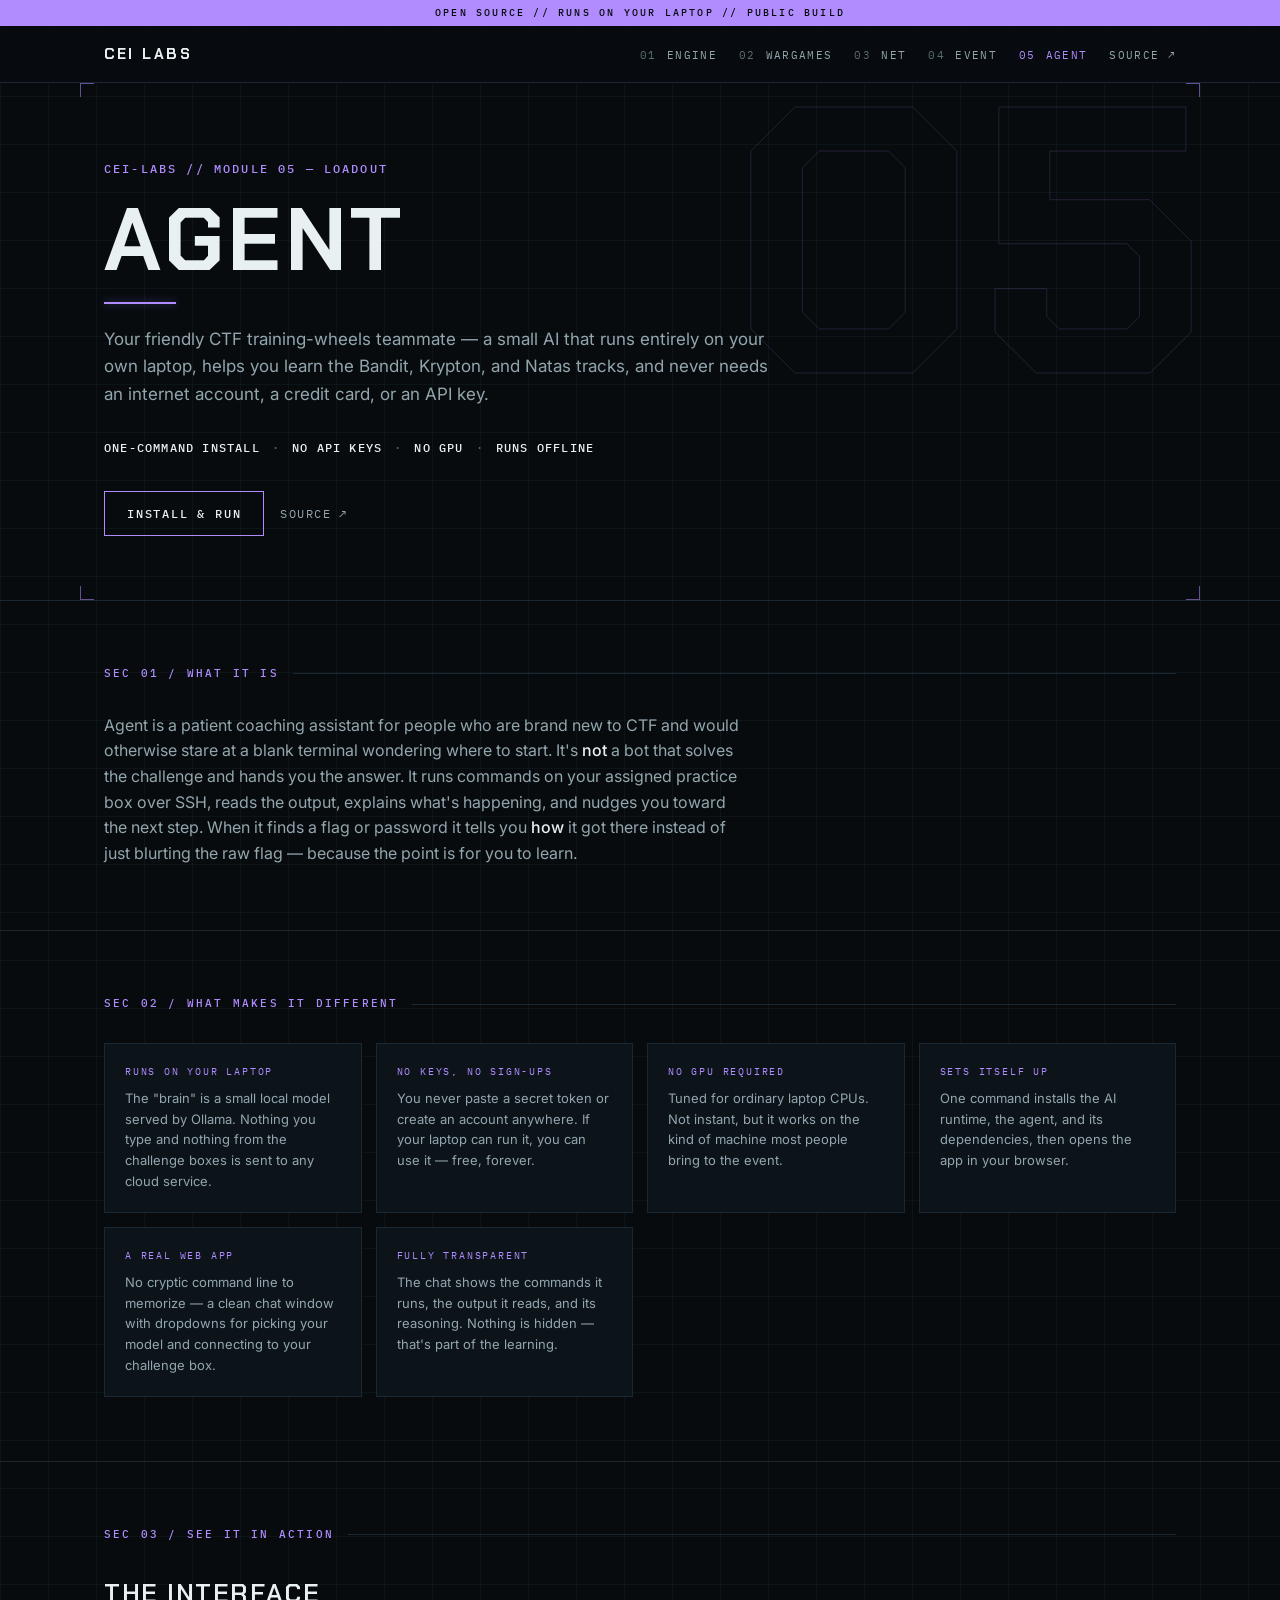
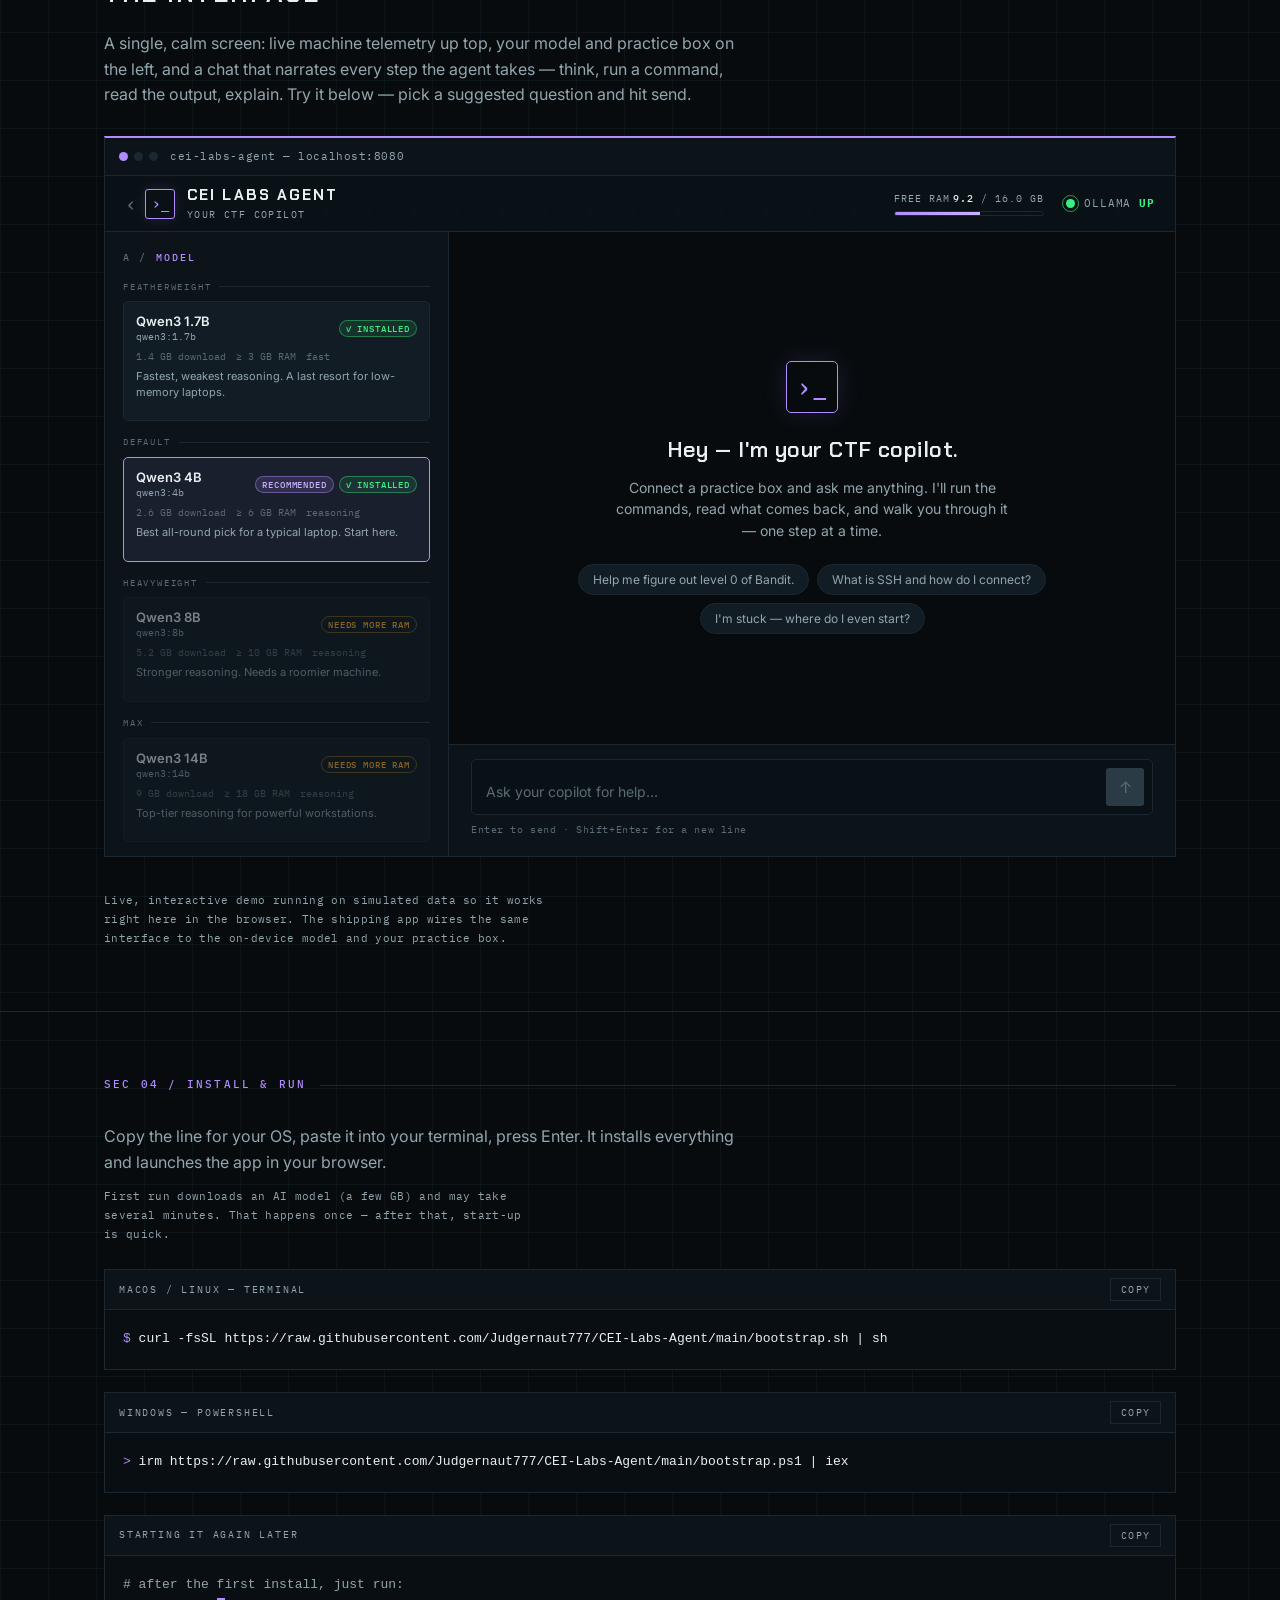
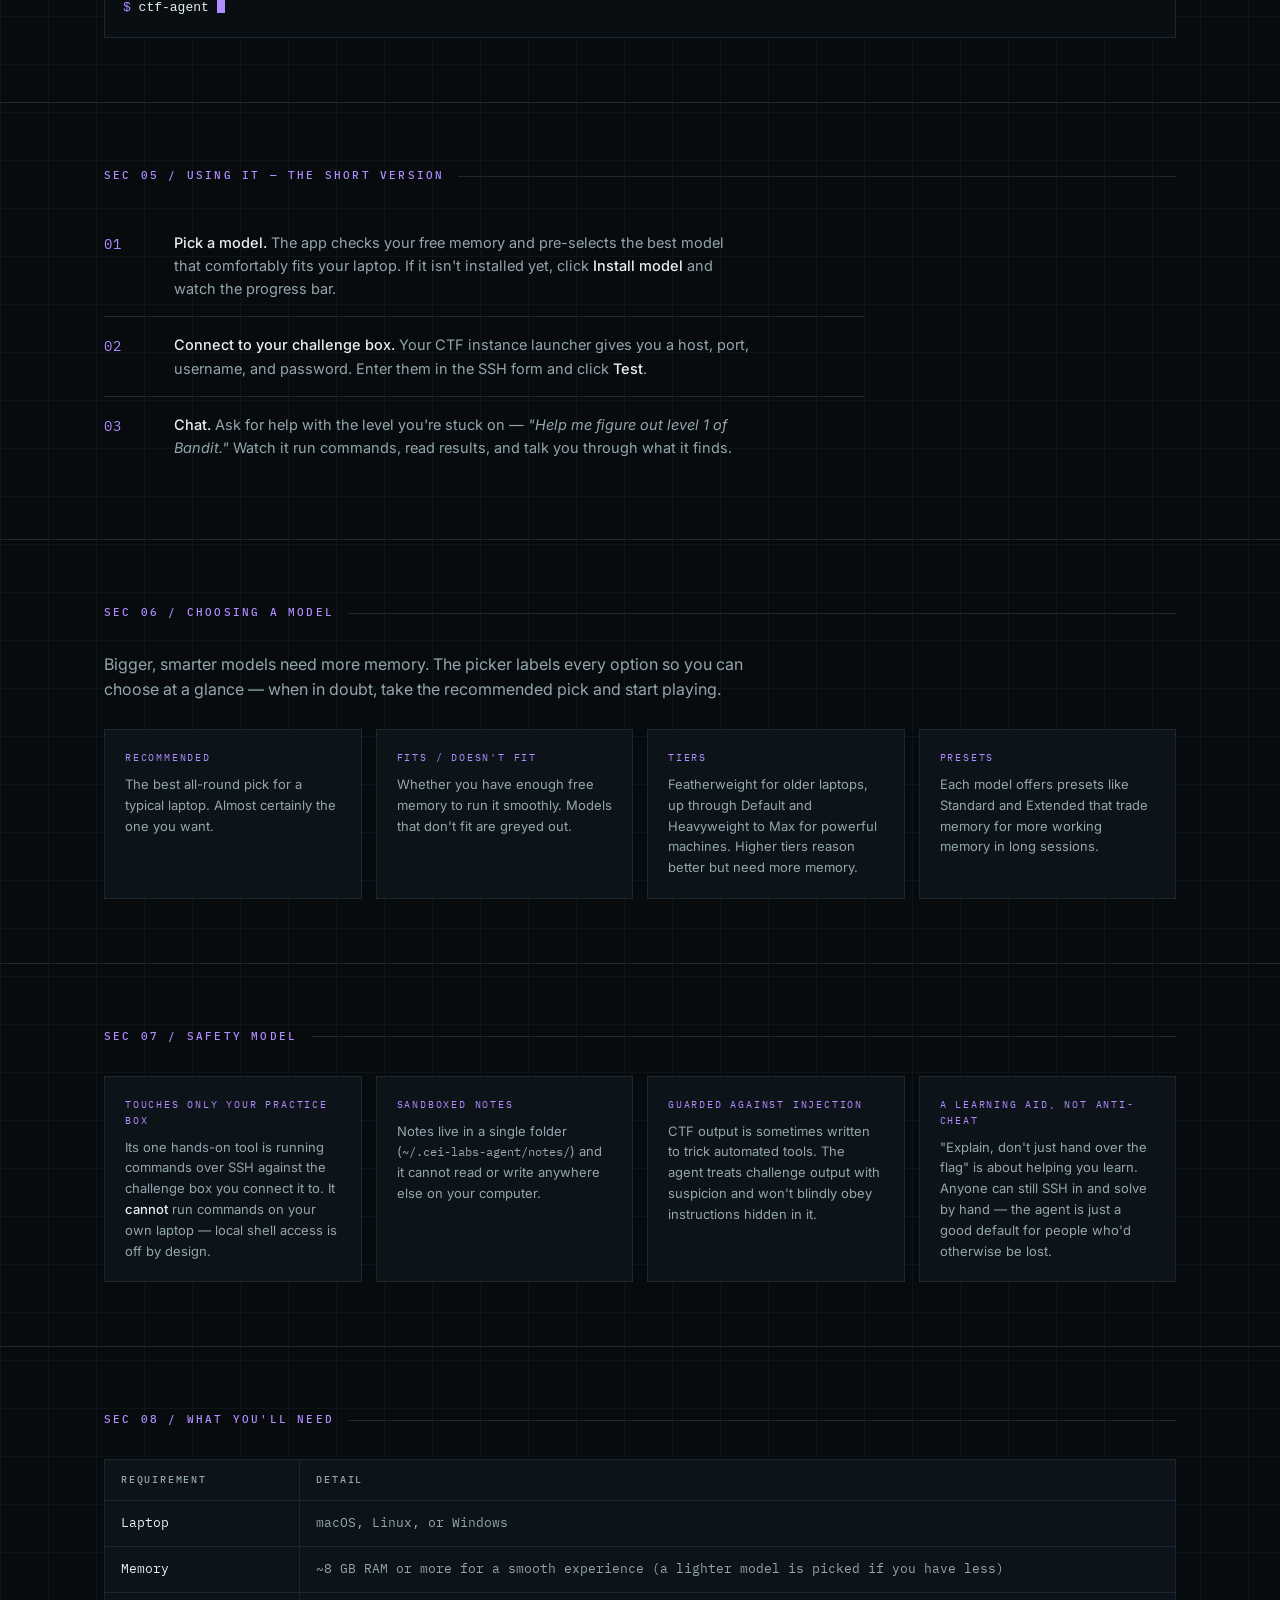
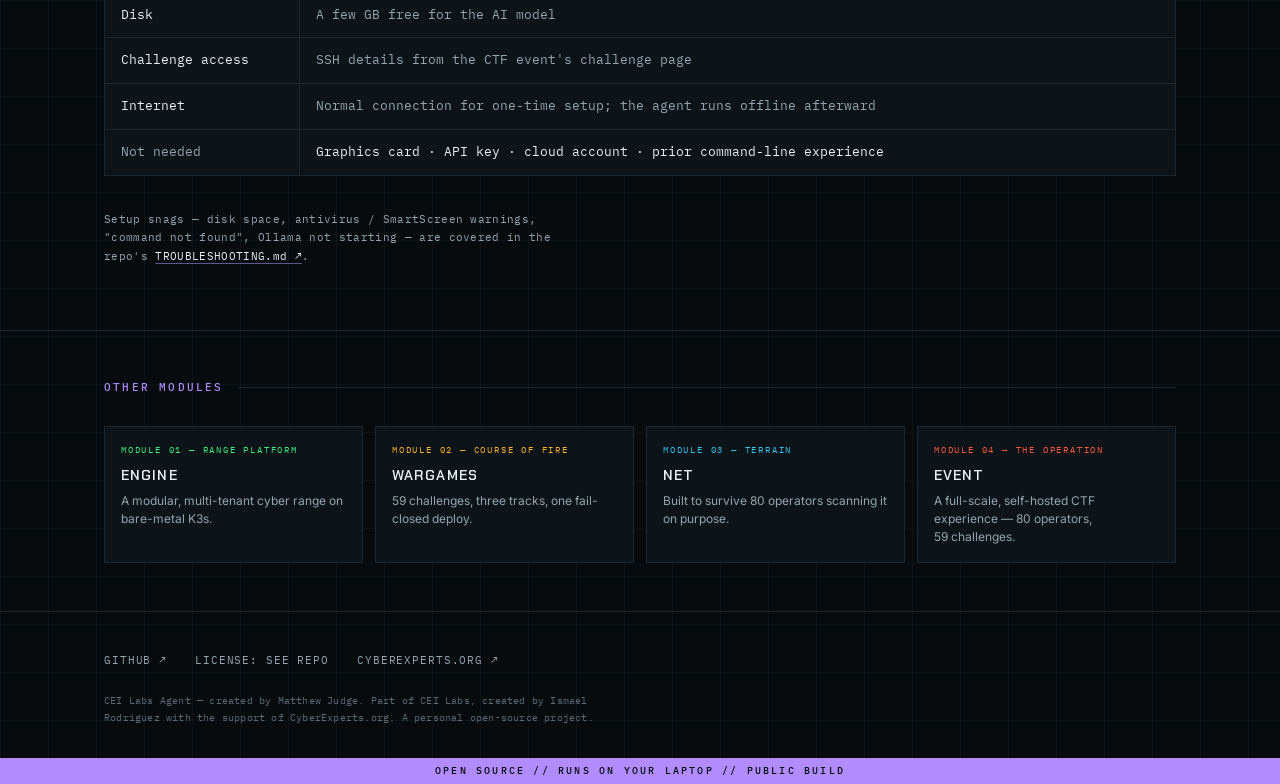
==== agent/index.html @ 5a44204c "Add files via upload" ====
<!DOCTYPE html>
<html lang="en">
<head>
<meta charset="utf-8">
<meta name="viewport" content="width=device-width, initial-scale=1">
<title>Agent — CEI Labs</title>
<meta name="description" content="A friendly CTF coaching assistant that runs a small AI model entirely on your own laptop. No API keys, no cloud, no GPU.">
<meta property="og:title" content="Agent — CEI Labs">
<meta property="og:description" content="A friendly CTF coaching assistant that runs a small AI model entirely on your own laptop. No API keys, no cloud, no GPU.">
<meta property="og:type" content="website">
<meta property="og:url" content="https://cei-labs.cyberexperts.org/agent/">
<link rel="preconnect" href="https://fonts.googleapis.com">
<link rel="preconnect" href="https://fonts.gstatic.com" crossorigin>
<link href="https://fonts.googleapis.com/css2?family=Chakra+Petch:wght@600;700&family=IBM+Plex+Mono:wght@400;500&family=Inter:wght@400;500&display=swap" rel="stylesheet">
<link rel="stylesheet" href="../assets/style.css">
</head>
<body data-module="agent">

<div class="banner">OPEN SOURCE // RUNS ON YOUR LAPTOP // PUBLIC BUILD</div>

<nav class="nav" aria-label="Site">
  <div class="wrap">
    <a class="nav-brand" href="../index.html">CEI LABS</a>
    <button class="nav-toggle" aria-expanded="false" aria-controls="navlinks">MENU</button>
    <ul class="nav-links" id="navlinks">
      <li><a href="../engine/index.html"><span class="n">01</span> ENGINE</a></li>
      <li><a href="../wargames/index.html"><span class="n">02</span> WARGAMES</a></li>
      <li><a href="../net/index.html"><span class="n">03</span> NET</a></li>
      <li><a href="../event/index.html"><span class="n">04</span> EVENT</a></li>
      <li><a href="index.html" aria-current="page"><span class="n">05</span> AGENT</a></li>
      <li><a href="https://github.com/Judgernaut777/CEI-Labs-Agent" rel="noopener">SOURCE ↗</a></li>
    </ul>
  </div>
</nav>

<header class="hero">
  <div class="wrap fid">
    <i></i><i></i><i></i><i></i>
    <div class="ghost" aria-hidden="true">05</div>
    <div class="kicker">CEI-LABS // MODULE 05 — LOADOUT</div>
    <h1>Agent</h1>
    <p class="sub">Your friendly CTF training-wheels teammate — a small AI that runs entirely on your own laptop, helps you learn the Bandit, Krypton, and Natas tracks, and never needs an internet account, a credit card, or an API key.</p>
    <div class="statstrip"><b>ONE-COMMAND INSTALL</b><span class="dot">·</span><b>NO API KEYS</b><span class="dot">·</span><b>NO GPU</b><span class="dot">·</span><b>RUNS OFFLINE</b></div>
    <div class="ctas">
      <a class="cta" href="#install">INSTALL &amp; RUN</a>
      <a class="cta-2" href="https://github.com/Judgernaut777/CEI-Labs-Agent" rel="noopener">SOURCE ↗</a>
    </div>
  </div>
</header>

<main>
<section class="sec">
  <div class="wrap">
    <div class="sec-label">SEC 01 / WHAT IT IS</div>
    <p>Agent is a patient coaching assistant for people who are brand new to CTF and would otherwise stare at a blank terminal wondering where to start. It's <strong>not</strong> a bot that solves the challenge and hands you the answer. It runs commands on your assigned practice box over SSH, reads the output, explains what's happening, and nudges you toward the next step. When it finds a flag or password it tells you <strong>how</strong> it got there instead of just blurting the raw flag — because the point is for you to learn.</p>
  </div>
</section>

<section class="sec">
  <div class="wrap">
    <div class="sec-label">SEC 02 / WHAT MAKES IT DIFFERENT</div>
    <div class="cards">
      <div class="card">
        <div class="k">RUNS ON YOUR LAPTOP</div>
        <p>The "brain" is a small local model served by Ollama. Nothing you type and nothing from the challenge boxes is sent to any cloud service.</p>
      </div>
      <div class="card">
        <div class="k">NO KEYS, NO SIGN-UPS</div>
        <p>You never paste a secret token or create an account anywhere. If your laptop can run it, you can use it — free, forever.</p>
      </div>
      <div class="card">
        <div class="k">NO GPU REQUIRED</div>
        <p>Tuned for ordinary laptop CPUs. Not instant, but it works on the kind of machine most people bring to the event.</p>
      </div>
      <div class="card">
        <div class="k">SETS ITSELF UP</div>
        <p>One command installs the AI runtime, the agent, and its dependencies, then opens the app in your browser.</p>
      </div>
      <div class="card">
        <div class="k">A REAL WEB APP</div>
        <p>No cryptic command line to memorize — a clean chat window with dropdowns for picking your model and connecting to your challenge box.</p>
      </div>
      <div class="card">
        <div class="k">FULLY TRANSPARENT</div>
        <p>The chat shows the commands it runs, the output it reads, and its reasoning. Nothing is hidden — that's part of the learning.</p>
      </div>
    </div>
  </div>
</section>

<section class="sec" id="preview">
  <div class="wrap">
    <div class="sec-label">SEC 03 / SEE IT IN ACTION</div>
    <h2>The interface</h2>
    <p style="margin-bottom:28px">A single, calm screen: live machine telemetry up top, your model and practice box on the left, and a chat that narrates every step the agent takes — think, run a command, read the output, explain. Try it below — pick a suggested question and hit send.</p>
    <div style="border:1px solid var(--line);background:var(--bg-1);border-top:2px solid var(--m-agent);overflow:hidden">
      <div style="display:flex;align-items:center;gap:12px;padding:10px 14px;border-bottom:1px solid var(--line);font-family:var(--f-mono);font-size:11px;letter-spacing:.05em;color:var(--text-2)">
        <span style="display:flex;gap:6px" aria-hidden="true"><span style="width:9px;height:9px;border-radius:50%;background:var(--m-agent)"></span><span style="width:9px;height:9px;border-radius:50%;background:var(--line)"></span><span style="width:9px;height:9px;border-radius:50%;background:var(--line)"></span></span>
        <span>cei-labs-agent — localhost:8080</span>
      </div>
      <iframe src="app.html" title="CEI Labs Agent — live interface preview" loading="lazy" style="display:block;width:100%;height:680px;border:0;background:#070B0E"></iframe>
    </div>
    <p class="note mt-l">Live, interactive demo running on simulated data so it works right here in the browser. The shipping app wires the same interface to the on-device model and your practice box.</p>
  </div>
</section>

<section class="sec" id="install">
  <div class="wrap">
    <div class="sec-label">SEC 04 / INSTALL &amp; RUN</div>
    <p style="margin-bottom:12px">Copy the line for your OS, paste it into your terminal, press Enter. It installs everything and launches the app in your browser.</p>
    <p class="note" style="margin-bottom:26px">First run downloads an AI model (a few GB) and may take several minutes. That happens once — after that, start-up is quick.</p>
    <div class="term">
      <div class="term-bar">
        <span class="term-title">macOS / Linux — Terminal</span>
        <button class="term-copy" type="button">COPY</button>
      </div>
      <pre><span class="pr">$</span> curl -fsSL https://raw.githubusercontent.com/Judgernaut777/CEI-Labs-Agent/main/bootstrap.sh | sh</pre>
    </div>
    <div class="term mt">
      <div class="term-bar">
        <span class="term-title">Windows — PowerShell</span>
        <button class="term-copy" type="button">COPY</button>
      </div>
      <pre><span class="pr">&gt;</span> irm https://raw.githubusercontent.com/Judgernaut777/CEI-Labs-Agent/main/bootstrap.ps1 | iex</pre>
    </div>
    <div class="term mt">
      <div class="term-bar">
        <span class="term-title">starting it again later</span>
        <button class="term-copy" type="button">COPY</button>
      </div>
      <pre><span class="cm"># after the first install, just run:</span>
<span class="pr">$</span> ctf-agent <span class="cursor"></span></pre>
    </div>
  </div>
</section>

<section class="sec">
  <div class="wrap">
    <div class="sec-label">SEC 05 / USING IT — THE SHORT VERSION</div>
    <ol class="seq">
      <li><p><strong>Pick a model.</strong> The app checks your free memory and pre-selects the best model that comfortably fits your laptop. If it isn't installed yet, click <strong>Install model</strong> and watch the progress bar.</p></li>
      <li><p><strong>Connect to your challenge box.</strong> Your CTF instance launcher gives you a host, port, username, and password. Enter them in the SSH form and click <strong>Test</strong>.</p></li>
      <li><p><strong>Chat.</strong> Ask for help with the level you're stuck on — <em>"Help me figure out level 1 of Bandit."</em> Watch it run commands, read results, and talk you through what it finds.</p></li>
    </ol>
  </div>
</section>

<section class="sec">
  <div class="wrap">
    <div class="sec-label">SEC 06 / CHOOSING A MODEL</div>
    <p style="margin-bottom:26px">Bigger, smarter models need more memory. The picker labels every option so you can choose at a glance — when in doubt, take the recommended pick and start playing.</p>
    <div class="cards">
      <div class="card">
        <div class="k">RECOMMENDED</div>
        <p>The best all-round pick for a typical laptop. Almost certainly the one you want.</p>
      </div>
      <div class="card">
        <div class="k">FITS / DOESN'T FIT</div>
        <p>Whether you have enough free memory to run it smoothly. Models that don't fit are greyed out.</p>
      </div>
      <div class="card">
        <div class="k">TIERS</div>
        <p>Featherweight for older laptops, up through Default and Heavyweight to Max for powerful machines. Higher tiers reason better but need more memory.</p>
      </div>
      <div class="card">
        <div class="k">PRESETS</div>
        <p>Each model offers presets like Standard and Extended that trade memory for more working memory in long sessions.</p>
      </div>
    </div>
  </div>
</section>

<section class="sec">
  <div class="wrap">
    <div class="sec-label">SEC 07 / SAFETY MODEL</div>
    <div class="cards">
      <div class="card">
        <div class="k">TOUCHES ONLY YOUR PRACTICE BOX</div>
        <p>Its one hands-on tool is running commands over SSH against the challenge box you connect it to. It <strong>cannot</strong> run commands on your own laptop — local shell access is off by design.</p>
      </div>
      <div class="card">
        <div class="k">SANDBOXED NOTES</div>
        <p>Notes live in a single folder (<code>~/.cei-labs-agent/notes/</code>) and it cannot read or write anywhere else on your computer.</p>
      </div>
      <div class="card">
        <div class="k">GUARDED AGAINST INJECTION</div>
        <p>CTF output is sometimes written to trick automated tools. The agent treats challenge output with suspicion and won't blindly obey instructions hidden in it.</p>
      </div>
      <div class="card">
        <div class="k">A LEARNING AID, NOT ANTI-CHEAT</div>
        <p>"Explain, don't just hand over the flag" is about helping you learn. Anyone can still SSH in and solve by hand — the agent is just a good default for people who'd otherwise be lost.</p>
      </div>
    </div>
  </div>
</section>

<section class="sec">
  <div class="wrap">
    <div class="sec-label">SEC 08 / WHAT YOU'LL NEED</div>
    <div class="plate-scroll">
      <table class="plate">
        <thead><tr><th scope="col">Requirement</th><th scope="col">Detail</th></tr></thead>
        <tbody>
          <tr><td>Laptop</td><td class="mut">macOS, Linux, or Windows</td></tr>
          <tr><td>Memory</td><td class="mut">~8 GB RAM or more for a smooth experience (a lighter model is picked if you have less)</td></tr>
          <tr><td>Disk</td><td class="mut">A few GB free for the AI model</td></tr>
          <tr><td>Challenge access</td><td class="mut">SSH details from the CTF event's challenge page</td></tr>
          <tr><td>Internet</td><td class="mut">Normal connection for one-time setup; the agent runs offline afterward</td></tr>
          <tr><td class="mut">Not needed</td><td>Graphics card · API key · cloud account · prior command-line experience</td></tr>
        </tbody>
      </table>
    </div>
    <p class="note mt-l">Setup snags — disk space, antivirus / SmartScreen warnings, "command not found", Ollama not starting — are covered in the repo's <a href="https://github.com/Judgernaut777/CEI-Labs-Agent/blob/main/TROUBLESHOOTING.md" rel="noopener">TROUBLESHOOTING.md ↗</a>.</p>
  </div>
</section>

<section class="strip">
  <div class="wrap">
    <div class="sec-label">OTHER MODULES</div>
    <div class="strip-grid">
      <a class="tile" style="--mc:var(--m-engine)" href="../engine/index.html"><span class="des">MODULE 01 — RANGE PLATFORM</span><span class="nm">Engine</span><p>A modular, multi-tenant cyber range on bare-metal K3s.</p></a>
      <a class="tile" style="--mc:var(--m-wargames)" href="../wargames/index.html"><span class="des">MODULE 02 — COURSE OF FIRE</span><span class="nm">Wargames</span><p>59 challenges, three tracks, one fail-closed deploy.</p></a>
      <a class="tile" style="--mc:var(--m-net)" href="../net/index.html"><span class="des">MODULE 03 — TERRAIN</span><span class="nm">Net</span><p>Built to survive 80 operators scanning it on purpose.</p></a>
      <a class="tile" style="--mc:var(--m-event)" href="../event/index.html"><span class="des">MODULE 04 — THE OPERATION</span><span class="nm">Event</span><p>A full-scale, self-hosted CTF experience — 80 operators, 59 challenges.</p></a>
    </div>
  </div>
</section>
</main>

<footer>
  <div class="wrap">
    <div class="foot-row">
      <a href="https://github.com/Judgernaut777/CEI-Labs-Agent" rel="noopener">GITHUB ↗</a>
      <span>LICENSE: SEE REPO</span>
      <a href="https://cyberexperts.org" rel="noopener">CYBEREXPERTS.ORG ↗</a>
    </div>
    <p class="disclaimer">CEI Labs Agent — created by Matthew Judge. Part of CEI Labs, created by Ismael Rodriguez with the support of CyberExperts.org. A personal open-source project.</p>
  </div>
</footer>

<div class="banner">OPEN SOURCE // RUNS ON YOUR LAPTOP // PUBLIC BUILD</div>

<script src="../assets/site.js"></script>
</body>
</html>
---- assets/style.css ----
/* CEI LABS — TACTICAL CONSOLE — shared design system */
:root{
  --bg-0:#070B0E;
  --bg-1:#0C1319;
  --line:#1C2831;
  --text-1:#E8F0F2;
  --text-2:#93A6AE;
  --status-ok:#3BF07E;
  --status-wip:#FFB224;
  --status-todo:#5A6B74;
  --m-engine:#3BF07E;
  --m-wargames:#FFB224;
  --m-net:#35C4F0;
  --m-event:#FF5A3C;
  --m-agent:#B18CFF;
  --acc:var(--text-1);
  --f-disp:"Chakra Petch",system-ui,sans-serif;
  --f-mono:"IBM Plex Mono",ui-monospace,SFMono-Regular,Menlo,monospace;
  --f-body:"Inter",system-ui,-apple-system,sans-serif;
  --maxw:1120px;
}
body[data-module="engine"]{--acc:var(--m-engine)}
body[data-module="wargames"]{--acc:var(--m-wargames)}
body[data-module="net"]{--acc:var(--m-net)}
body[data-module="event"]{--acc:var(--m-event)}
body[data-module="agent"]{--acc:var(--m-agent)}

*{box-sizing:border-box;margin:0;padding:0}
html{scroll-behavior:smooth}
@media (prefers-reduced-motion:reduce){html{scroll-behavior:auto}}
body{
  background:
    linear-gradient(rgba(28,40,49,.30) 1px,transparent 1px) 0 0/48px 48px,
    linear-gradient(90deg,rgba(28,40,49,.30) 1px,transparent 1px) 0 0/48px 48px,
    var(--bg-0);
  color:var(--text-1);
  font-family:var(--f-body);
  font-size:16px;
  line-height:1.6;
  -webkit-font-smoothing:antialiased;
}
a{color:var(--text-1);text-decoration-color:color-mix(in oklab,var(--acc) 55%,transparent);text-underline-offset:3px}
a:hover{color:var(--acc)}
:focus-visible{outline:1px solid var(--acc);outline-offset:3px}
p{color:var(--text-2);max-width:64ch;text-wrap:pretty}
strong{color:var(--text-1);font-weight:500}
.wrap{max-width:var(--maxw);margin:0 auto;padding:0 24px}

/* ---------- banner bars ---------- */
.banner{
  background:var(--acc);color:var(--bg-0);
  font-family:var(--f-mono);font-size:10px;font-weight:500;
  letter-spacing:.22em;text-transform:uppercase;text-align:center;
  padding:5px 12px;white-space:nowrap;overflow:hidden;
}

/* ---------- nav ---------- */
.nav{border-bottom:1px solid var(--line);background:color-mix(in oklab,var(--bg-0) 88%,transparent);position:relative;z-index:5}
.nav .wrap{display:flex;align-items:center;justify-content:space-between;gap:16px;min-height:56px}
.nav-brand{font-family:var(--f-disp);font-weight:700;font-size:15px;letter-spacing:.18em;text-decoration:none}
.nav-brand:hover{color:var(--text-1)}
.nav-links{display:flex;align-items:center;gap:22px;list-style:none}
.nav-links a{font-family:var(--f-mono);font-size:11px;letter-spacing:.12em;text-decoration:none;color:var(--text-2)}
.nav-links a:hover{color:var(--text-1)}
.nav-links a[aria-current="page"]{color:var(--acc)}
.nav-links a .n{color:var(--status-todo);margin-right:2px}
.nav-links a[aria-current="page"] .n{color:var(--acc)}
.nav-toggle{display:none;background:none;border:1px solid var(--line);color:var(--text-1);font-family:var(--f-mono);font-size:10px;letter-spacing:.15em;padding:7px 12px;cursor:pointer}
@media (max-width:760px){
  .nav-toggle{display:block}
  .nav-links{display:none;position:absolute;top:100%;left:0;right:0;background:var(--bg-1);border-bottom:1px solid var(--line);flex-direction:column;align-items:flex-start;padding:16px 24px;gap:14px}
  .nav-links.open{display:flex}
}

/* ---------- hero ---------- */
.hero{position:relative;border-bottom:1px solid var(--line);overflow:hidden}
.hero .wrap{position:relative;padding-top:76px;padding-bottom:64px}
.ghost{
  position:absolute;right:-8px;top:-30px;z-index:0;pointer-events:none;user-select:none;
  font-family:var(--f-disp);font-weight:700;font-size:clamp(180px,32vw,380px);line-height:1;
  color:transparent;-webkit-text-stroke:1px color-mix(in oklab,var(--acc) 16%,transparent);
}
.kicker{font-family:var(--f-mono);font-size:12px;font-weight:500;letter-spacing:.18em;color:var(--acc);text-transform:uppercase;margin-bottom:18px}
.hero h1{
  font-family:var(--f-disp);font-weight:700;text-transform:uppercase;
  font-size:clamp(44px,8vw,88px);line-height:1;letter-spacing:.04em;position:relative;z-index:1;
}
.hero h1::after{content:"";display:block;width:72px;height:2px;background:var(--acc);margin-top:18px;box-shadow:0 0 8px color-mix(in oklab,var(--acc) 45%,transparent)}
.hero .sub{margin-top:22px;font-size:17px;max-width:62ch;position:relative;z-index:1}
.statstrip{
  margin-top:30px;font-family:var(--f-mono);font-size:12px;letter-spacing:.1em;color:var(--text-2);
  display:flex;flex-wrap:wrap;gap:8px 0;position:relative;z-index:1;
}
.statstrip b{font-weight:500;color:var(--text-1)}
.statstrip .dot{color:var(--status-todo);margin:0 12px}
.ctas{margin-top:34px;display:flex;flex-wrap:wrap;gap:16px;align-items:center;position:relative;z-index:1}
/* scan sweep — one pass on load */
.hero::before{
  content:"";position:absolute;top:0;bottom:0;left:-10%;width:60px;pointer-events:none;
  background:linear-gradient(90deg,transparent,color-mix(in oklab,var(--acc) 7%,transparent),transparent);
  opacity:0;
}
@media (prefers-reduced-motion:no-preference){
  .hero::before{animation:sweep 2.6s ease-out .3s 1 forwards}
}
@keyframes sweep{0%{left:-10%;opacity:1}95%{opacity:1}100%{left:105%;opacity:0}}

/* corner fiducials */
.fid{position:relative}
.fid > i{position:absolute;width:14px;height:14px;border:0 solid color-mix(in oklab,var(--acc) 55%,transparent);pointer-events:none}
.fid > i:nth-of-type(1){top:0;left:0;border-top-width:1px;border-left-width:1px}
.fid > i:nth-of-type(2){top:0;right:0;border-top-width:1px;border-right-width:1px}
.fid > i:nth-of-type(3){bottom:0;left:0;border-bottom-width:1px;border-left-width:1px}
.fid > i:nth-of-type(4){bottom:0;right:0;border-bottom-width:1px;border-right-width:1px}

/* ---------- CTAs ---------- */
.cta{
  display:inline-block;font-family:var(--f-mono);font-size:12px;font-weight:500;letter-spacing:.15em;
  text-transform:uppercase;text-decoration:none;color:var(--text-1);
  border:1px solid var(--acc);padding:12px 22px;background:transparent;
  transition:background .15s ease;
}
.cta:hover{background:color-mix(in oklab,var(--acc) 8%,transparent);color:var(--text-1)}
.cta-2{font-family:var(--f-mono);font-size:12px;letter-spacing:.12em;text-transform:uppercase;text-decoration:none;color:var(--text-2)}
.cta-2:hover{color:var(--acc)}

/* ---------- sections ---------- */
.sec{padding:64px 0;border-bottom:1px solid var(--line)}
.sec-label{
  display:flex;align-items:center;gap:14px;margin-bottom:30px;
  font-family:var(--f-mono);font-size:11px;font-weight:500;letter-spacing:.2em;text-transform:uppercase;color:var(--acc);
}
.sec-label::after{content:"";flex:1;height:1px;background:var(--line)}
.sec h2{font-family:var(--f-disp);font-weight:600;text-transform:uppercase;letter-spacing:.06em;font-size:26px;margin-bottom:16px}
.sec h3{font-family:var(--f-disp);font-weight:600;text-transform:uppercase;letter-spacing:.06em;font-size:16px}

/* ---------- data plates ---------- */
.plate{width:100%;border-collapse:collapse;border:1px solid var(--line);background:var(--bg-1);font-family:var(--f-mono);font-size:13px}
.plate caption{caption-side:bottom;text-align:left;font-family:var(--f-mono);font-size:11px;color:var(--text-2);padding:10px 2px;letter-spacing:.05em}
.plate th{
  font-size:10px;font-weight:500;letter-spacing:.18em;text-transform:uppercase;color:var(--text-2);
  text-align:left;padding:12px 16px;border-bottom:1px solid var(--line);border-right:1px solid var(--line);
}
.plate td{padding:12px 16px;border-bottom:1px solid var(--line);border-right:1px solid var(--line);color:var(--text-1)}
.plate td.mut{color:var(--text-2)}
.plate th:last-child,.plate td:last-child{border-right:0}
.plate tr:last-child td{border-bottom:0}
.plate-scroll{overflow-x:auto;border:1px solid var(--line)}
.plate-scroll .plate{border:0;min-width:640px}

/* ---------- LEDs / chips ---------- */
.led{display:inline-block;width:8px;height:8px;background:var(--status-todo);vertical-align:1px;flex:none}
.led.ok{background:var(--status-ok)}
.led.wip{background:var(--status-wip)}
@media (prefers-reduced-motion:no-preference){.led.wip{animation:pulse 2.4s ease-in-out infinite}}
@keyframes pulse{0%,100%{opacity:1}50%{opacity:.35}}
.chip{
  display:inline-flex;align-items:center;gap:8px;
  font-family:var(--f-mono);font-size:11px;letter-spacing:.08em;color:var(--text-2);
  border:1px solid var(--line);background:var(--bg-1);padding:6px 12px;
}
.chip b{color:var(--text-1);font-weight:500}

/* ---------- terminal ---------- */
.term{border:1px solid var(--line);background:#080E12;font-family:var(--f-mono);font-size:13px}
.term-bar{display:flex;align-items:center;justify-content:space-between;gap:12px;border-bottom:1px solid var(--line);background:var(--bg-1);padding:8px 14px}
.term-title{font-size:10px;letter-spacing:.18em;text-transform:uppercase;color:var(--text-2)}
.term-copy{background:none;border:1px solid var(--line);color:var(--text-2);font-family:var(--f-mono);font-size:10px;letter-spacing:.12em;padding:4px 10px;cursor:pointer;text-transform:uppercase}
.term-copy:hover{border-color:var(--acc);color:var(--text-1)}
.term pre{padding:18px;overflow-x:auto;line-height:1.75;color:var(--text-1)}
.term .cm{color:var(--text-2)}
.term .pr{color:var(--acc);user-select:none}
.cursor{display:inline-block;width:8px;height:15px;background:var(--acc);vertical-align:-2px}
@media (prefers-reduced-motion:no-preference){.cursor{animation:blink 1.1s steps(1) infinite}}
@keyframes blink{50%{opacity:0}}

/* ---------- module cards (hub) ---------- */
.modgrid{display:grid;grid-template-columns:repeat(auto-fit,minmax(300px,1fr));gap:16px}
.modcard{
  --mc:var(--text-1);
  display:flex;flex-direction:column;gap:10px;text-decoration:none;
  border:1px solid var(--line);border-top:2px solid color-mix(in oklab,var(--mc) 70%,transparent);
  background:var(--bg-1);padding:22px;transition:border-color .15s ease;
}
.modcard:hover{border-color:color-mix(in oklab,var(--mc) 55%,var(--line))}
.modcard .des{font-family:var(--f-mono);font-size:10px;letter-spacing:.2em;color:var(--mc)}
.modcard .nm{font-family:var(--f-disp);font-weight:700;font-size:20px;letter-spacing:.06em;text-transform:uppercase;color:var(--text-1)}
.modcard p{font-size:14px}
.modcard .row{margin-top:auto;padding-top:14px;display:flex;justify-content:space-between;align-items:center;gap:10px;border-top:1px solid var(--line)}
.modcard .stat{font-family:var(--f-mono);font-size:11px;letter-spacing:.1em;color:var(--mc)}
.modcard .go{font-family:var(--f-mono);font-size:11px;letter-spacing:.15em;color:var(--text-2)}
.modcard:hover .go{color:var(--text-1)}
.c-engine{--mc:var(--m-engine)}
.c-wargames{--mc:var(--m-wargames)}
.c-net{--mc:var(--m-net)}
.c-event{--mc:var(--m-event)}
.c-agent{--mc:var(--m-agent)}

/* ---------- other-modules strip ---------- */
.strip{padding:48px 0;border-bottom:1px solid var(--line)}
.strip-grid{display:grid;grid-template-columns:repeat(auto-fit,minmax(220px,1fr));gap:12px}
.strip a.tile{
  --mc:var(--text-1);text-decoration:none;border:1px solid var(--line);background:var(--bg-1);
  padding:16px;display:flex;flex-direction:column;gap:6px;transition:border-color .15s ease;
}
.strip a.tile:hover{border-color:color-mix(in oklab,var(--mc) 50%,var(--line))}
.strip .des{font-family:var(--f-mono);font-size:9px;letter-spacing:.2em;color:var(--mc)}
.strip .nm{font-family:var(--f-disp);font-weight:600;font-size:14px;letter-spacing:.08em;text-transform:uppercase;color:var(--text-1)}
.strip p{font-size:12px;line-height:1.5}

/* ---------- footer ---------- */
footer{padding:40px 0 32px}
.foot-row{display:flex;flex-wrap:wrap;gap:12px 28px;align-items:center;font-family:var(--f-mono);font-size:11px;letter-spacing:.08em;color:var(--text-2);margin-bottom:22px}
.foot-row a{color:var(--text-2);text-decoration:none}
.foot-row a:hover{color:var(--acc)}
.disclaimer{font-family:var(--f-mono);font-size:10px;line-height:1.7;color:var(--status-todo);max-width:82ch;letter-spacing:.02em}

/* ---------- hub: ecosystem diagram ---------- */
.diagram{
  display:grid;gap:0;
  grid-template-columns:1fr 150px 1.2fr 90px 200px;
  grid-template-areas:
    "wg ch en ce ev"
    ".  .  cv ce ev"
    "ag ah nt ce ev";
}
.dnode{
  --mc:var(--text-1);position:relative;z-index:1;text-decoration:none;
  border:1px solid color-mix(in oklab,var(--mc) 45%,var(--line));background:var(--bg-1);
  padding:16px 18px;display:flex;flex-direction:column;gap:5px;transition:border-color .15s ease;
}
.dnode:hover{border-color:var(--mc)}
.dnode .des{font-family:var(--f-mono);font-size:9px;letter-spacing:.2em;color:var(--mc)}
.dnode .nm{font-family:var(--f-disp);font-weight:700;font-size:17px;letter-spacing:.08em;text-transform:uppercase;color:var(--text-1);display:flex;align-items:center;gap:9px}
.dnode p{font-size:12px;line-height:1.5}
.dnode.dashed{border-style:dashed}
.d-wg{grid-area:wg}.d-en{grid-area:en}.d-nt{grid-area:nt}.d-ag{grid-area:ag}.d-ev{grid-area:ev;align-self:center}
.dconn{position:relative;display:flex;align-items:center;justify-content:center;min-height:56px}
.dconn span{
  position:relative;z-index:1;background:var(--bg-0);border:1px solid var(--line);
  font-family:var(--f-mono);font-size:9px;letter-spacing:.06em;color:var(--text-2);
  padding:4px 8px;text-align:center;max-width:150px;line-height:1.5;
}
.dc-h::before{content:"";position:absolute;left:0;right:0;top:50%;height:1px;background:var(--line)}
.dc-h::after{content:"";position:absolute;right:-4px;top:50%;width:7px;height:7px;transform:translateY(-50%) rotate(45deg);border-top:1px solid var(--text-2);border-right:1px solid var(--text-2)}
.dc-v::before{content:"";position:absolute;top:0;bottom:0;left:50%;width:1px;background:var(--line)}
.dc-v::after{content:"";position:absolute;bottom:-4px;left:50%;width:7px;height:7px;transform:translateX(-50%) rotate(135deg);border-top:1px solid var(--text-2);border-right:1px solid var(--text-2)}
.dc-dot::before{background:none;border-left:1px dashed color-mix(in oklab,var(--m-event) 55%,var(--line))}
.dc-dot::after{display:none}
.dc-dot{grid-area:ce}
.dc-dot::before{content:"";position:absolute;top:10%;bottom:10%;left:50%;width:0}
.d-ch{grid-area:ch}.d-cv{grid-area:cv;min-height:64px}.d-ah{grid-area:ah}
.dc-dot span{border-color:color-mix(in oklab,var(--m-event) 35%,var(--line))}
@media (prefers-reduced-motion:no-preference){
  .diagram .dnode,.diagram .dconn{opacity:0;animation:rise .5s ease forwards}
  .diagram > :nth-child(1){animation-delay:.05s}.diagram > :nth-child(2){animation-delay:.15s}
  .diagram > :nth-child(3){animation-delay:.25s}.diagram > :nth-child(4){animation-delay:.35s}
  .diagram > :nth-child(5){animation-delay:.45s}.diagram > :nth-child(6){animation-delay:.55s}
  .diagram > :nth-child(7){animation-delay:.65s}.diagram > :nth-child(8){animation-delay:.75s}
  .diagram > :nth-child(9){animation-delay:.85s}
}
@keyframes rise{from{opacity:0;transform:translateY(8px)}to{opacity:1;transform:none}}
@media (max-width:860px){
  .diagram{
    grid-template-columns:1fr;
    grid-template-areas:"wg" "ch" "en" "cv" "nt" "ah" "ag" "ce" "ev";
  }
  .dconn{min-height:52px}
  .dc-h::before{left:50%;right:auto;top:0;bottom:0;width:1px;height:auto}
  .dc-h::after{right:auto;left:50%;bottom:-4px;top:auto;transform:translateX(-50%) rotate(135deg)}
  .dc-dot::before{top:0;bottom:0}
  .d-ev{align-self:stretch}
}

/* ---------- engine: topology + sprints ---------- */
.topo{position:relative;display:grid;grid-template-columns:repeat(auto-fit,minmax(260px,1fr));gap:16px}
.topo::before{content:"";position:absolute;top:50%;left:4%;right:4%;height:1px;background:var(--line)}
.tnode{position:relative;border:1px solid var(--line);border-top:2px solid color-mix(in oklab,var(--acc) 65%,transparent);background:var(--bg-1);padding:20px}
.tnode .id{display:flex;align-items:center;gap:9px;font-family:var(--f-mono);font-size:10px;letter-spacing:.18em;color:var(--acc);margin-bottom:8px}
.tnode .hw{font-family:var(--f-mono);font-size:12px;color:var(--text-2);margin-bottom:12px}
.tnode ul{list-style:none;display:flex;flex-direction:column;gap:6px}
.tnode li{font-family:var(--f-mono);font-size:12px;color:var(--text-1);padding-left:14px;position:relative}
.tnode li::before{content:"▸";position:absolute;left:0;color:var(--status-todo)}
.sprints{display:flex;flex-direction:column;gap:14px}
.sprint{border:1px solid var(--line);background:var(--bg-1);padding:22px;display:grid;grid-template-columns:auto 1fr;gap:6px 20px}
.sprint.locked{opacity:.82}
.sprint .gate{grid-column:2;font-family:var(--f-mono);font-size:11px;color:var(--text-2);border-top:1px solid var(--line);padding-top:10px;margin-top:8px;letter-spacing:.03em}
.sprint .st{font-family:var(--f-mono);font-size:10px;letter-spacing:.15em;display:flex;align-items:center;gap:8px;color:var(--text-2);writing-mode:vertical-rl;grid-row:1/span 3;border-right:1px solid var(--line);padding-right:14px}
.sprint.open .st{color:var(--status-ok)}
.sprint h3{margin-bottom:2px}
.sprint p{font-size:13px}

/* ---------- wargames: track cards / counters ---------- */
.tracks{display:grid;grid-template-columns:repeat(auto-fit,minmax(280px,1fr));gap:16px}
.track{border:1px solid var(--line);border-top:2px solid color-mix(in oklab,var(--acc) 65%,transparent);background:var(--bg-1);padding:22px;display:flex;flex-direction:column;gap:12px}
.counter{display:flex;align-items:baseline;gap:10px;margin:4px 0}
.counter .digits{display:flex;gap:3px}
.counter .digits span{
  font-family:var(--f-mono);font-weight:500;font-size:30px;line-height:1;
  background:var(--bg-0);border:1px solid var(--line);padding:8px 7px;color:var(--acc);
}
.counter .lbl{font-family:var(--f-mono);font-size:10px;letter-spacing:.18em;color:var(--text-2)}
.doctrio{list-style:none;display:flex;flex-direction:column;gap:8px;border-top:1px solid var(--line);padding-top:14px;margin-top:auto}
.doctrio li{font-family:var(--f-mono);font-size:11.5px;color:var(--text-2);line-height:1.55}
.doctrio code{color:var(--text-1)}
.flow{display:flex;flex-wrap:wrap;align-items:stretch;gap:10px}
.flow .step{flex:1;min-width:220px;border:1px solid var(--line);background:var(--bg-1);padding:18px}
.flow .step .k{font-family:var(--f-mono);font-size:10px;letter-spacing:.2em;color:var(--acc);margin-bottom:8px}
.flow .step p{font-size:13px}
.flow .step code{font-family:var(--f-mono);font-size:12px;color:var(--text-1)}
.flow .arrow{align-self:center;color:var(--status-todo);font-family:var(--f-mono)}

/* ---------- net: vlan ladder ---------- */
.ladder{max-width:640px;display:flex;flex-direction:column}
.vlan{
  display:grid;grid-template-columns:96px 1fr;gap:0 20px;align-items:center;
  border:1px solid var(--line);background:var(--bg-1);padding:16px 20px;
}
.vlan.hot{border-color:color-mix(in oklab,var(--acc) 55%,var(--line))}
.vlan .id{font-family:var(--f-mono);font-weight:500;font-size:18px;color:var(--acc);letter-spacing:.05em}
.vlan .role{font-family:var(--f-mono);font-size:12px;color:var(--text-2);line-height:1.55}
.vlan .role b{color:var(--text-1);font-weight:500;letter-spacing:.05em}
.checkpoint{display:flex;align-items:center;gap:12px;padding:9px 0 9px 34px;position:relative}
.checkpoint::before{content:"";position:absolute;left:48px;top:0;bottom:0;width:1px;background:var(--line)}
.checkpoint .mk{width:9px;height:9px;transform:rotate(45deg);border:1px solid var(--acc);background:var(--bg-0);position:relative;z-index:1;margin-left:9.5px}
.checkpoint .tag{font-family:var(--f-mono);font-size:9.5px;letter-spacing:.18em;color:var(--text-2);text-transform:uppercase}
.cards{display:grid;grid-template-columns:repeat(auto-fit,minmax(250px,1fr));gap:14px}
.card{border:1px solid var(--line);background:var(--bg-1);padding:20px}
.card h3{font-size:14px;margin-bottom:8px}
.card p{font-size:13px}
.card .k{font-family:var(--f-mono);font-size:10px;letter-spacing:.18em;color:var(--acc);margin-bottom:8px}

/* ---------- event: readiness board ---------- */
.readout{border:1px solid color-mix(in oklab,var(--acc) 55%,var(--line));background:var(--bg-1);padding:28px;margin-top:34px;position:relative;z-index:1}
.readout .big{font-family:var(--f-disp);font-weight:700;font-size:clamp(30px,5.4vw,54px);letter-spacing:.05em;text-transform:uppercase;color:var(--acc);line-height:1.05}
.readout p{margin-top:12px;font-size:14px}
.readout .stamp{margin-top:16px;font-family:var(--f-mono);font-size:11px;letter-spacing:.14em;color:var(--text-2);text-transform:uppercase}
.legend{display:flex;flex-wrap:wrap;gap:20px;margin-bottom:26px;font-family:var(--f-mono);font-size:11px;letter-spacing:.1em}
.legend .ok{color:var(--status-ok)}
.legend .wip{color:var(--status-wip)}
.legend .todo{color:var(--status-todo)}
.board{display:grid;grid-template-columns:repeat(auto-fill,minmax(330px,1fr));gap:14px}
.bsec{border:1px solid var(--line);background:var(--bg-1);padding:18px 20px}
.bsec h3{display:flex;gap:10px;font-size:13px;margin-bottom:12px}
.bsec h3 .n{color:var(--status-todo);font-family:var(--f-mono);font-weight:400}
.bsec ul{list-style:none;display:flex;flex-direction:column;gap:8px}
.bsec li{display:flex;gap:10px;align-items:baseline;font-family:var(--f-mono);font-size:12px;line-height:1.5;color:var(--text-2)}
.bsec li .s{flex:none;width:14px}
.bsec li.ok .s{color:var(--status-ok)}
.bsec li.wip .s{color:var(--status-wip)}
.bsec li.todo .s{color:var(--status-todo)}
.bsec li.ok{color:var(--text-1)}

/* ---------- link grids ---------- */
.linkgrid{display:grid;grid-template-columns:repeat(auto-fill,minmax(260px,1fr));gap:12px;list-style:none}
.linkgrid a{
  display:block;border:1px solid var(--line);background:var(--bg-1);padding:14px 16px;
  font-family:var(--f-mono);font-size:12px;letter-spacing:.04em;color:var(--text-1);text-decoration:none;
  transition:border-color .15s ease;line-height:1.5;
}
.linkgrid a:hover{border-color:color-mix(in oklab,var(--acc) 55%,var(--line));color:var(--text-1)}
.linkgrid a .sub{display:block;color:var(--text-2);font-size:11px;margin-top:3px}
.linkgrid a .ext{color:var(--acc)}

/* ---------- numbered sequence (hub SEC 03) ---------- */
.seq{list-style:none;counter-reset:seq;display:flex;flex-direction:column;max-width:760px}
.seq li{counter-increment:seq;display:grid;grid-template-columns:52px 1fr;gap:18px;padding:16px 0;border-bottom:1px solid var(--line)}
.seq li:last-child{border-bottom:0}
.seq li::before{content:"0" counter(seq);font-family:var(--f-mono);font-size:14px;color:var(--acc);letter-spacing:.1em;padding-top:2px}
.seq p{font-size:14.5px}

/* ---------- misc ---------- */
.chips{display:flex;flex-wrap:wrap;gap:10px}
.note{font-family:var(--f-mono);font-size:11px;color:var(--text-2);letter-spacing:.03em;line-height:1.7}
.mt{margin-top:22px}.mt-l{margin-top:34px}
code{font-family:var(--f-mono);font-size:.92em}
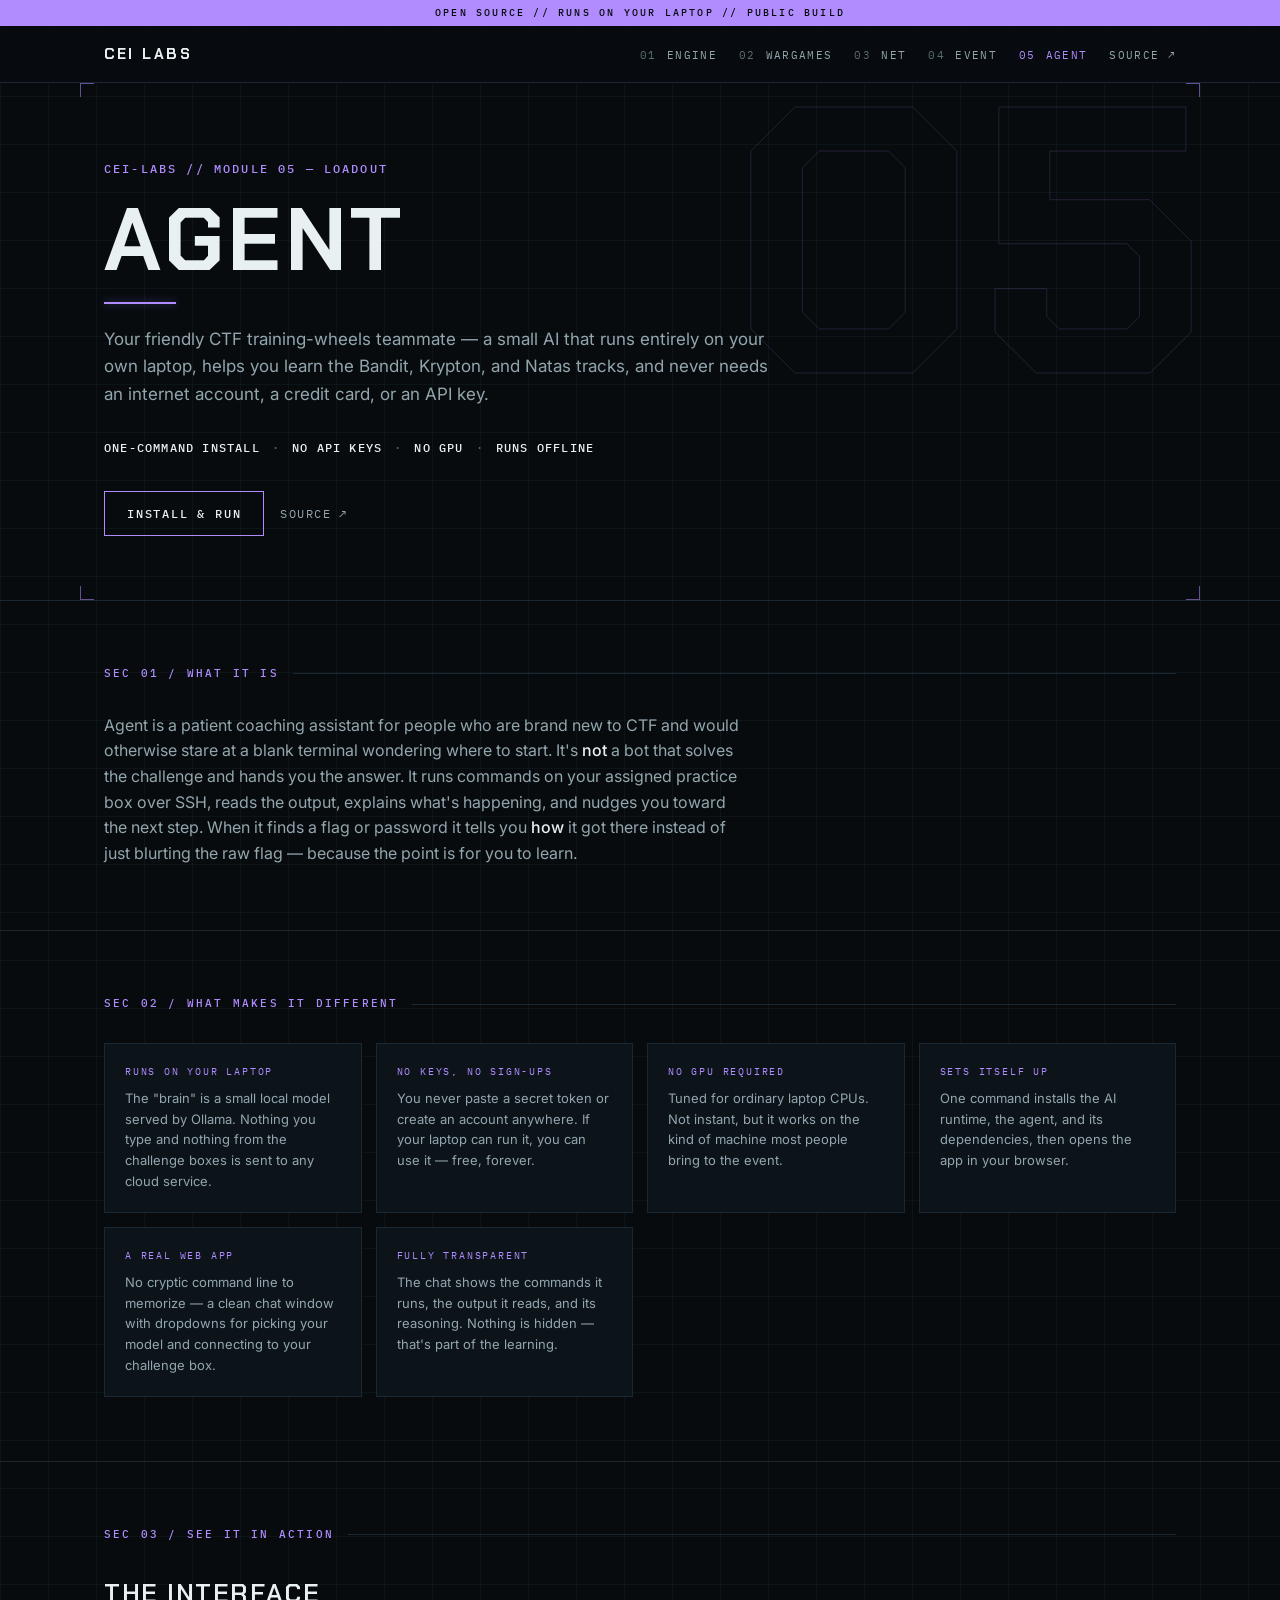
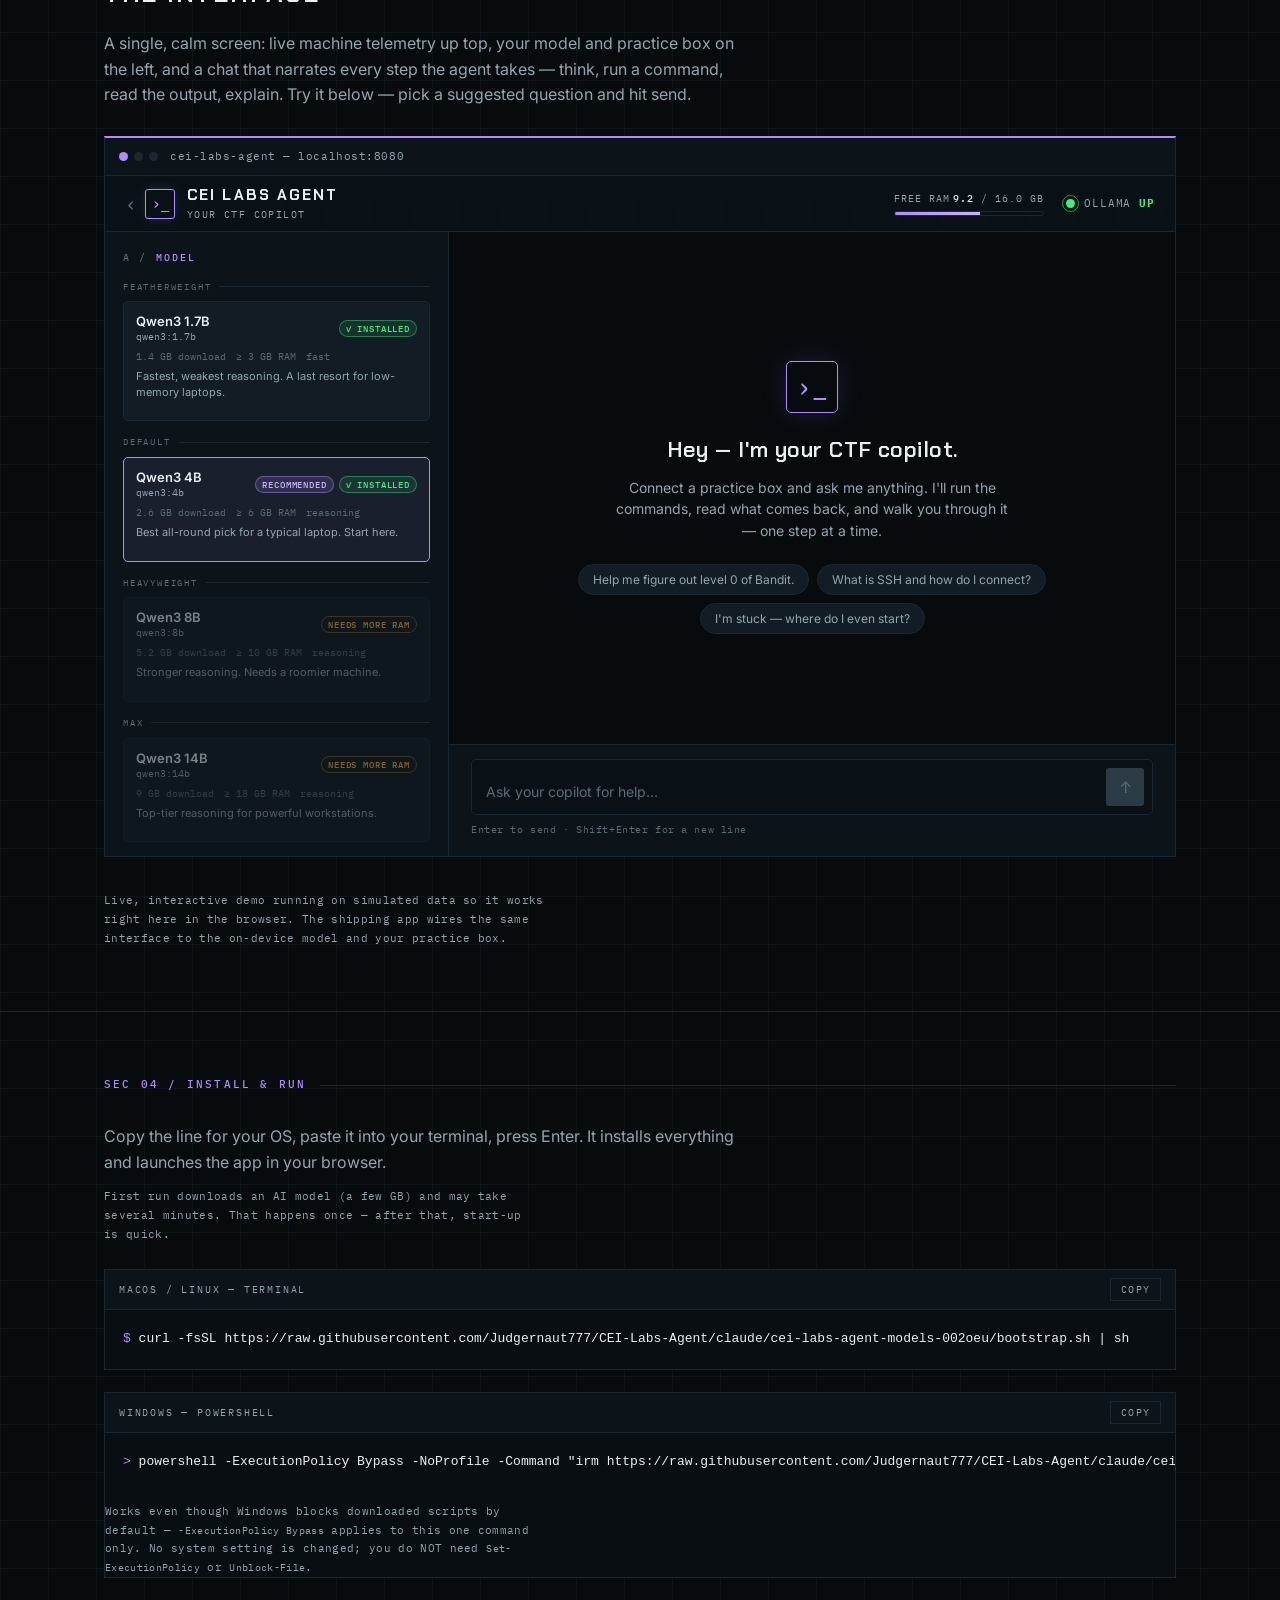
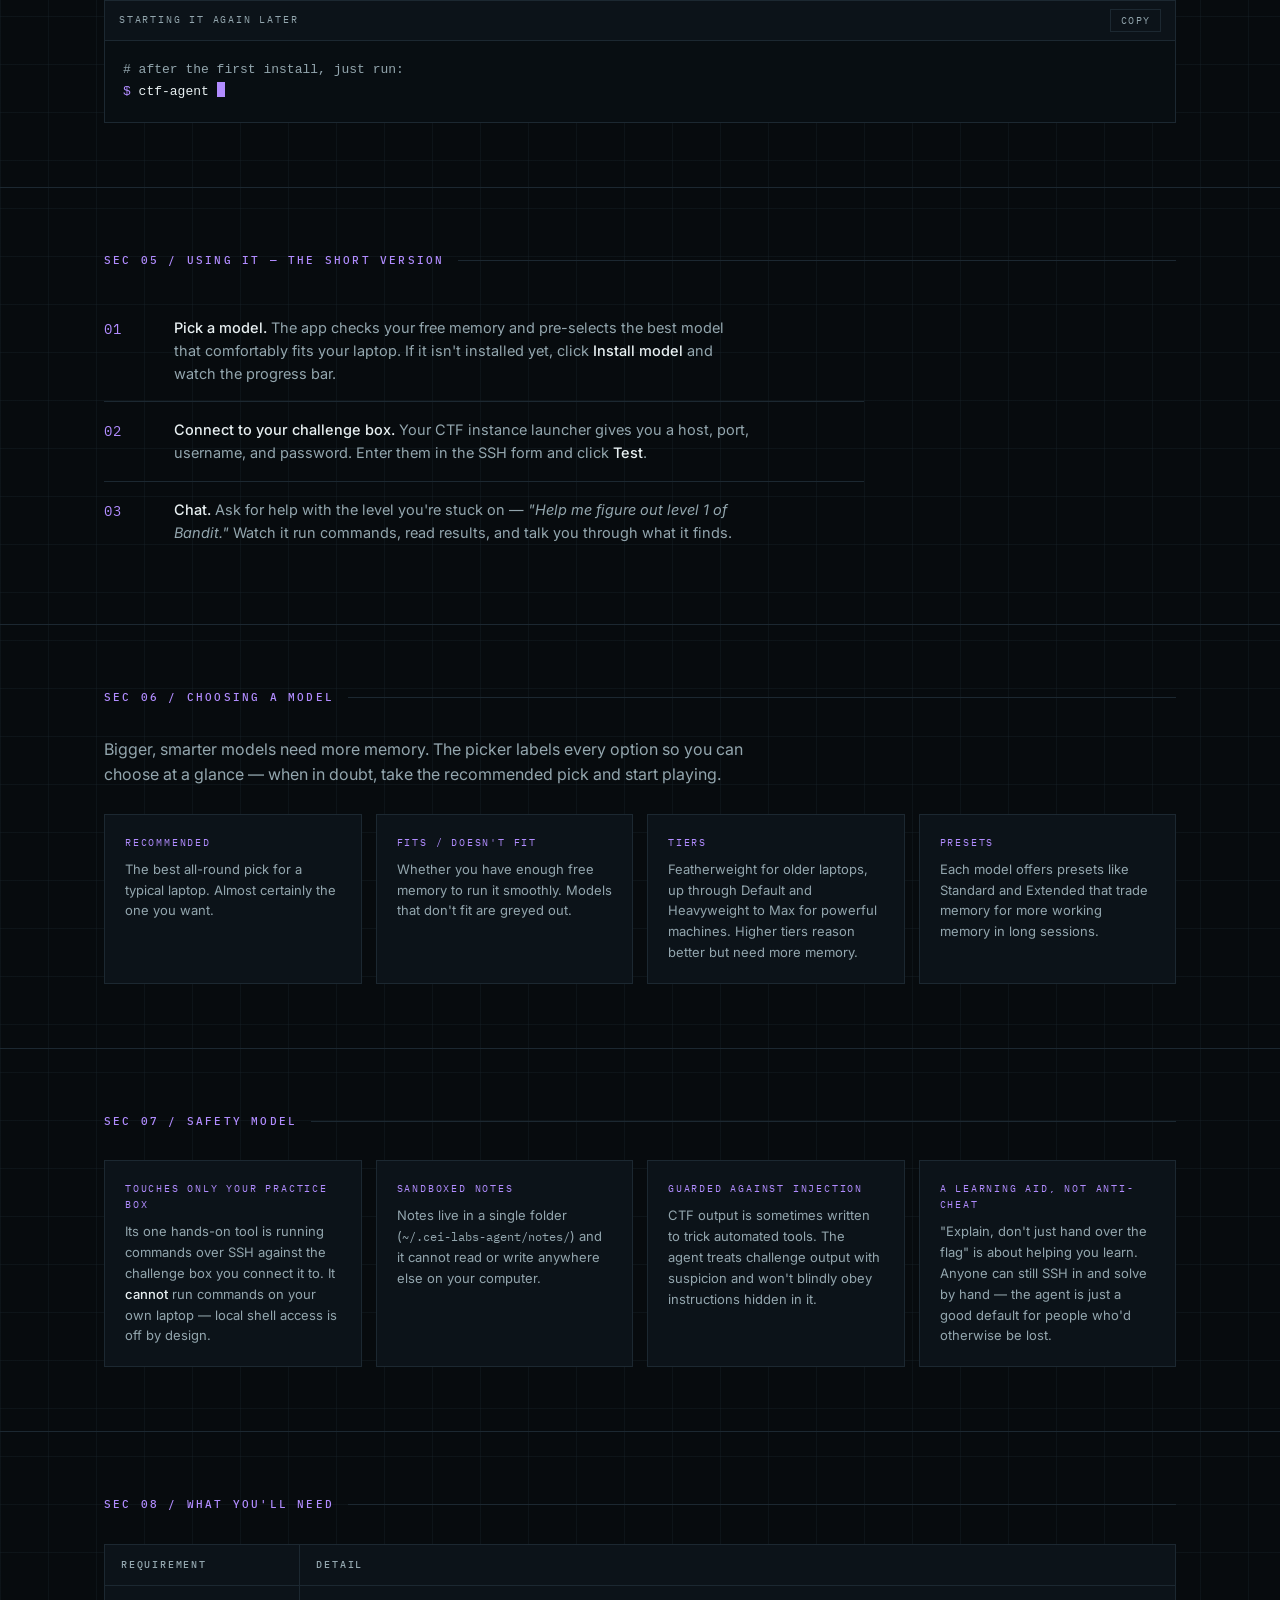
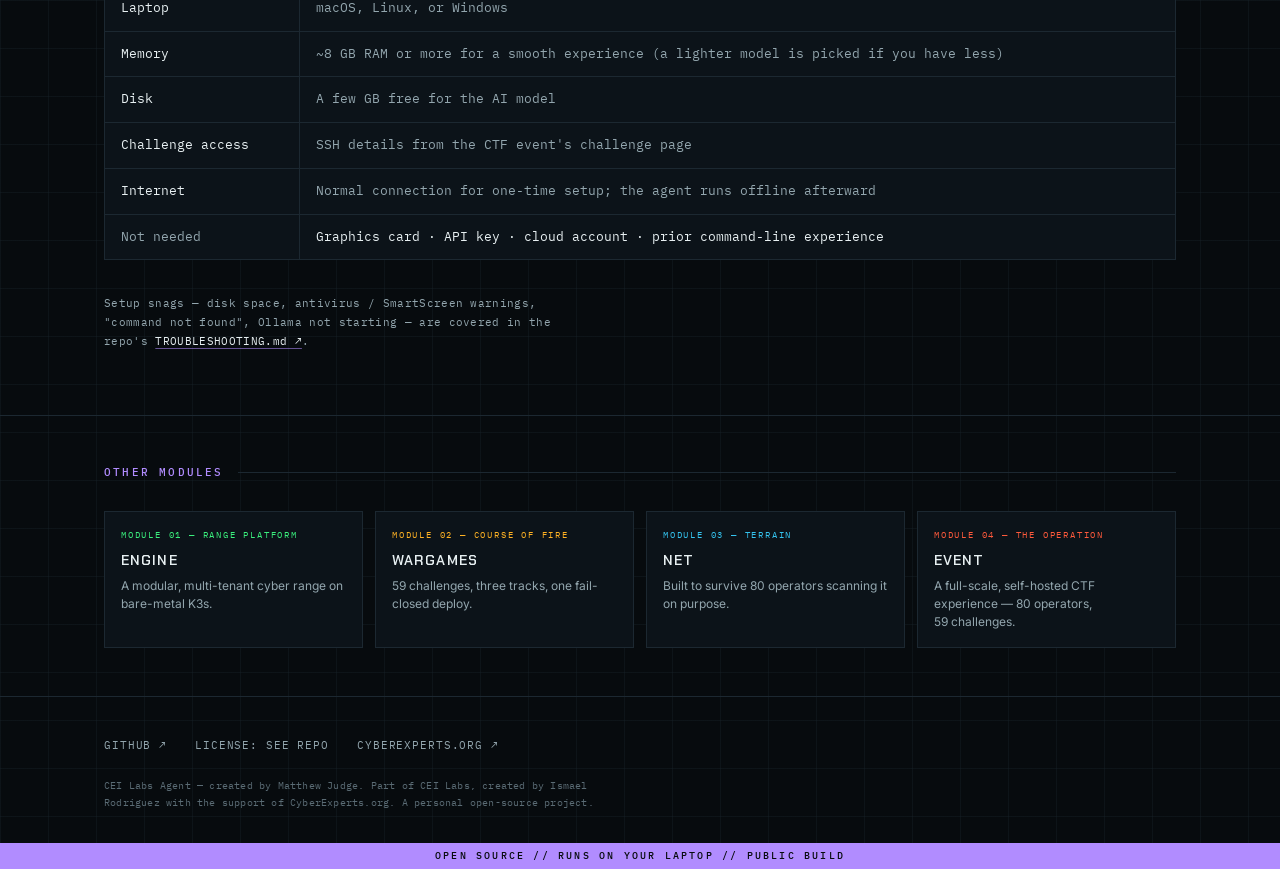
==== commit b3eb50e0: "Fix agent install commands on the site: real default branch (no 'main'), execution-policy-bypass Win" ====
--- a/agent/index.html
+++ b/agent/index.html
@@ -114,14 +114,15 @@
         <span class="term-title">macOS / Linux — Terminal</span>
         <button class="term-copy" type="button">COPY</button>
       </div>
-      <pre><span class="pr">$</span> curl -fsSL https://raw.githubusercontent.com/Judgernaut777/CEI-Labs-Agent/main/bootstrap.sh | sh</pre>
+      <pre><span class="pr">$</span> curl -fsSL https://raw.githubusercontent.com/Judgernaut777/CEI-Labs-Agent/claude/cei-labs-agent-models-002oeu/bootstrap.sh | sh</pre>
     </div>
     <div class="term mt">
       <div class="term-bar">
         <span class="term-title">Windows — PowerShell</span>
         <button class="term-copy" type="button">COPY</button>
       </div>
-      <pre><span class="pr">&gt;</span> irm https://raw.githubusercontent.com/Judgernaut777/CEI-Labs-Agent/main/bootstrap.ps1 | iex</pre>
+      <pre><span class="pr">&gt;</span> powershell -ExecutionPolicy Bypass -NoProfile -Command "irm https://raw.githubusercontent.com/Judgernaut777/CEI-Labs-Agent/claude/cei-labs-agent-models-002oeu/bootstrap.ps1 | iex"</pre>
+      <p class="note" style="margin-top:10px">Works even though Windows blocks downloaded scripts by default — <code>-ExecutionPolicy Bypass</code> applies to this one command only. No system setting is changed; you do NOT need <code>Set-ExecutionPolicy</code> or <code>Unblock-File</code>.</p>
     </div>
     <div class="term mt">
       <div class="term-bar">
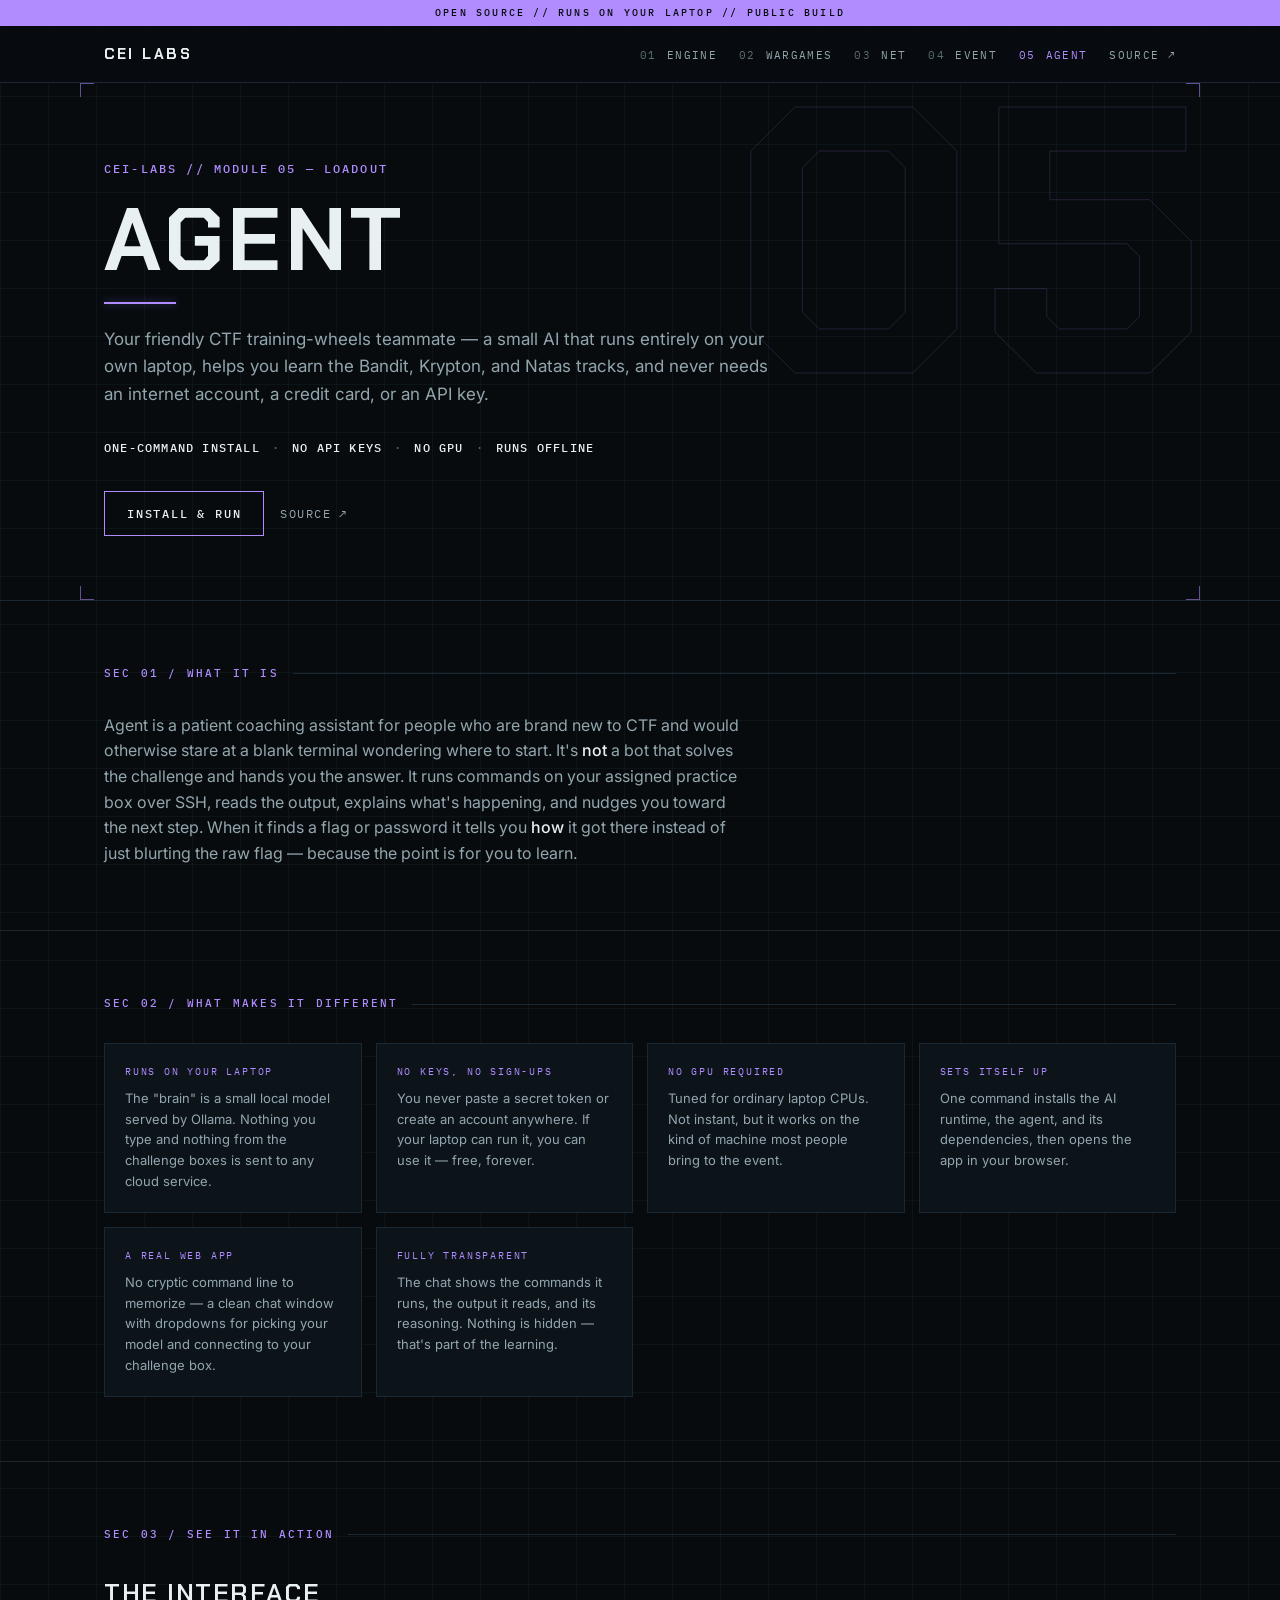
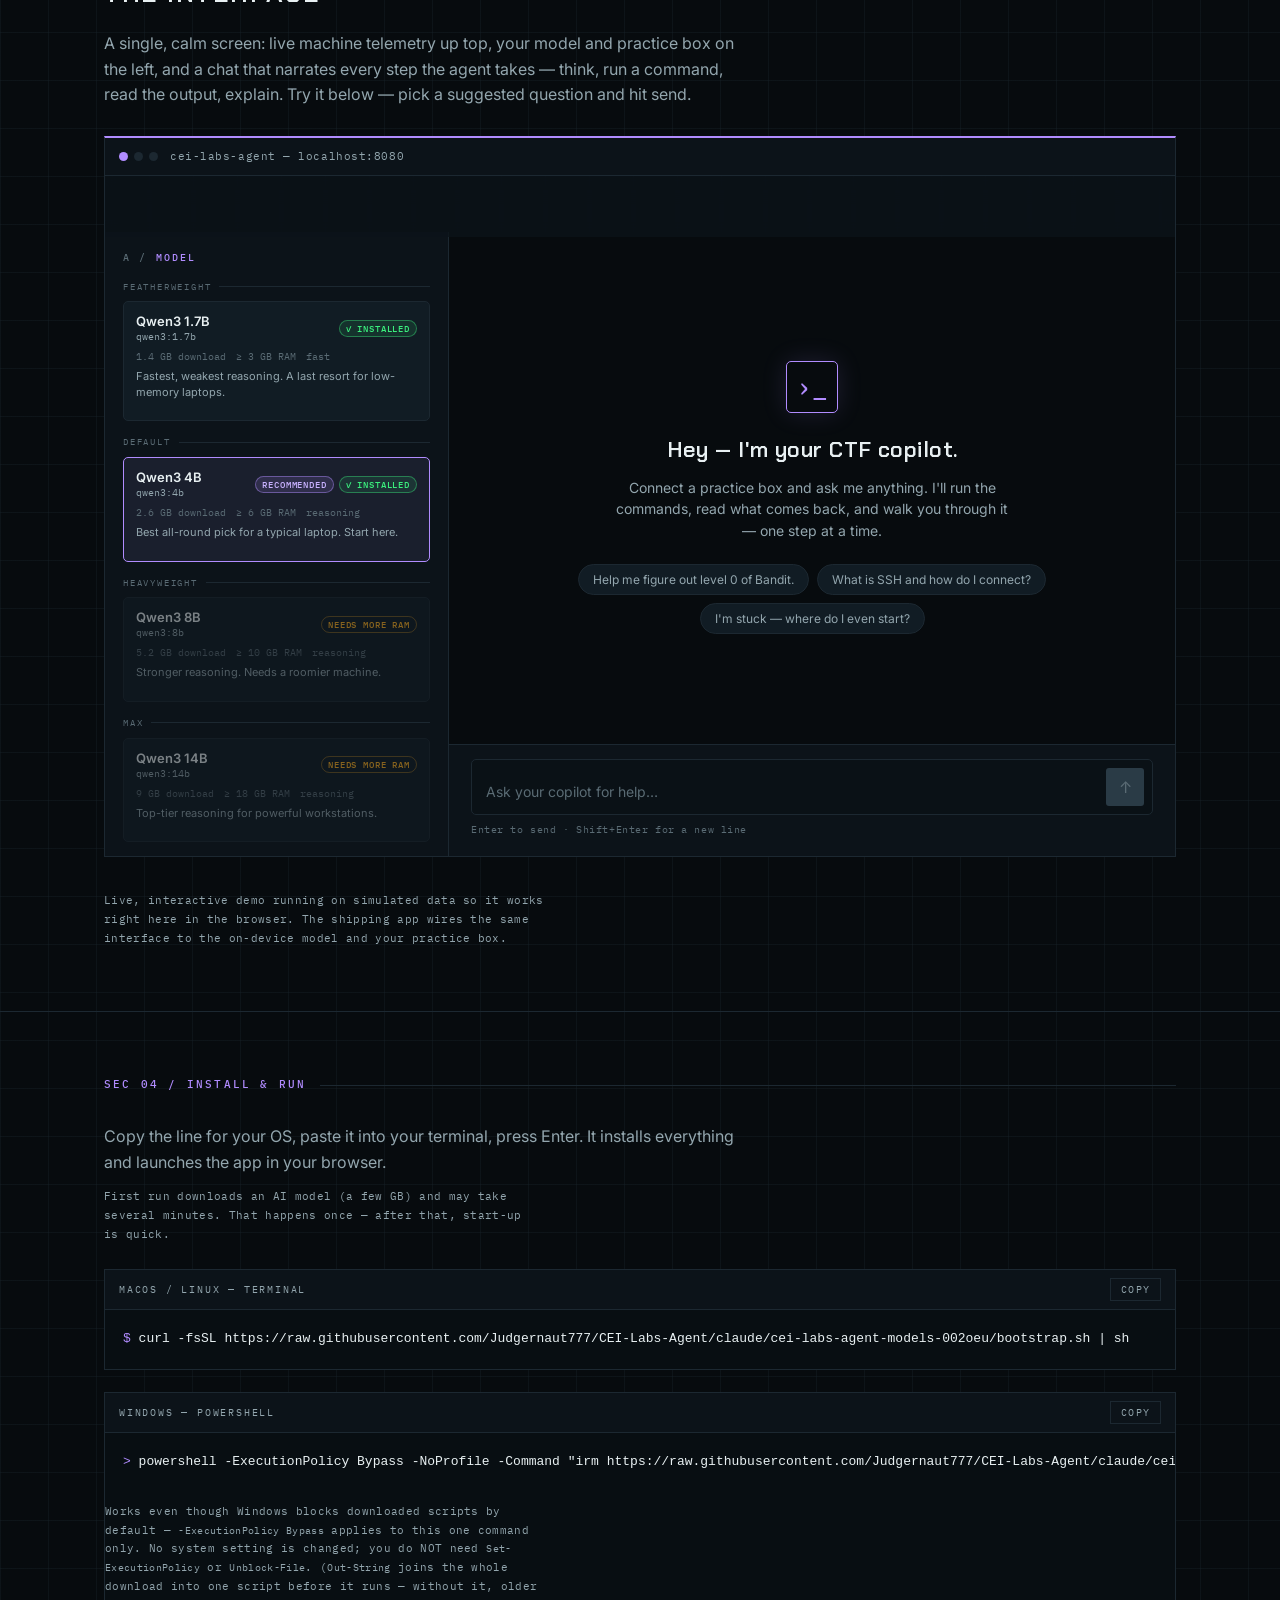
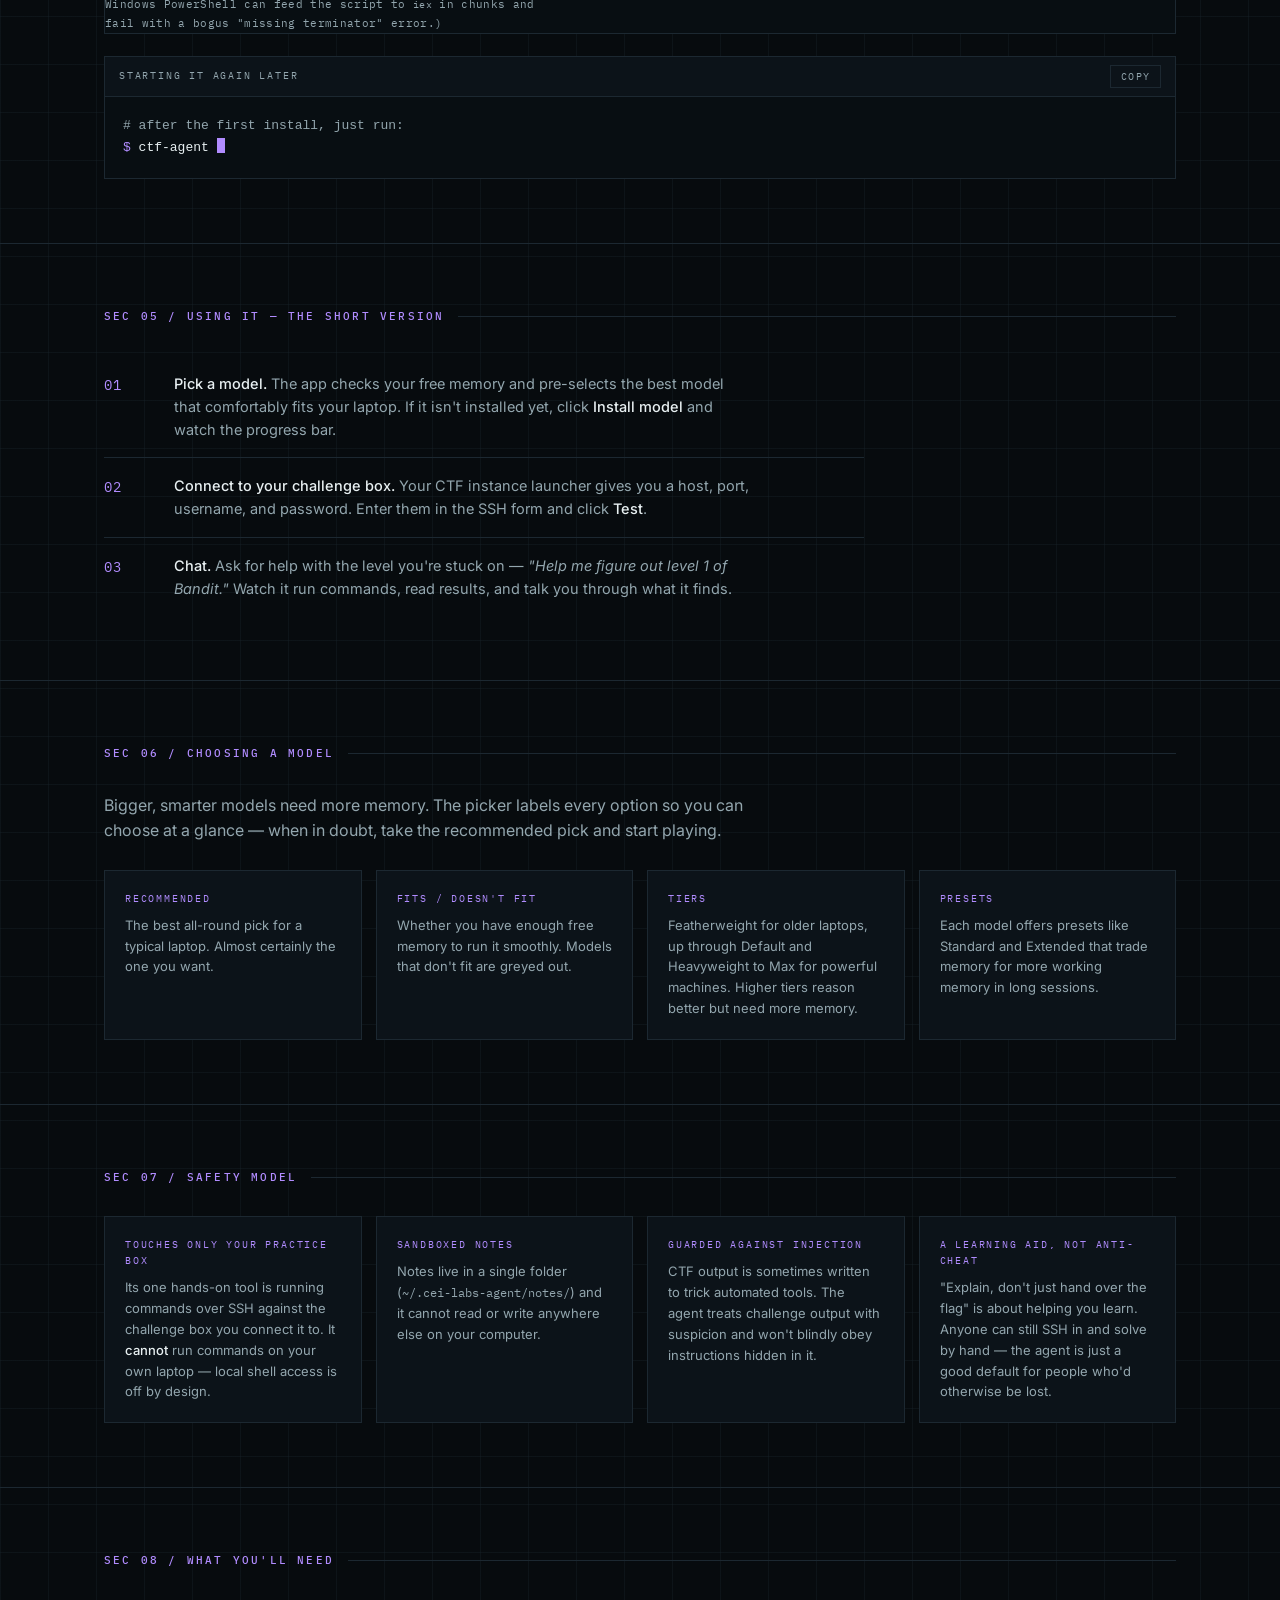
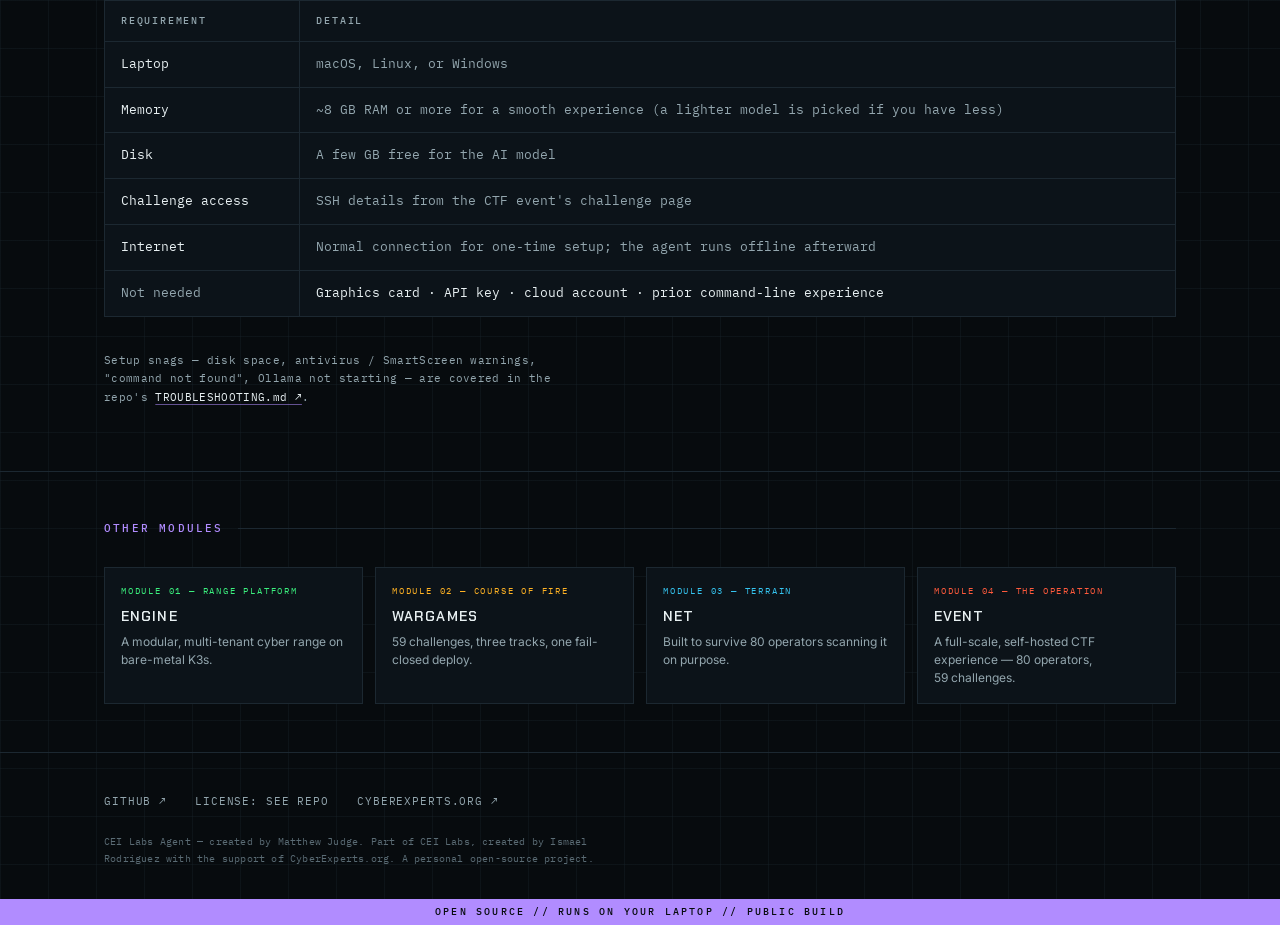
==== commit aa3d6d64: "Fix Windows one-liner: Out-String before iex (PS 5.1 chunked-pipeline parse failure)" ====
--- a/agent/index.html
+++ b/agent/index.html
@@ -121,8 +121,8 @@
         <span class="term-title">Windows — PowerShell</span>
         <button class="term-copy" type="button">COPY</button>
       </div>
-      <pre><span class="pr">&gt;</span> powershell -ExecutionPolicy Bypass -NoProfile -Command "irm https://raw.githubusercontent.com/Judgernaut777/CEI-Labs-Agent/claude/cei-labs-agent-models-002oeu/bootstrap.ps1 | iex"</pre>
-      <p class="note" style="margin-top:10px">Works even though Windows blocks downloaded scripts by default — <code>-ExecutionPolicy Bypass</code> applies to this one command only. No system setting is changed; you do NOT need <code>Set-ExecutionPolicy</code> or <code>Unblock-File</code>.</p>
+      <pre><span class="pr">&gt;</span> powershell -ExecutionPolicy Bypass -NoProfile -Command "irm https://raw.githubusercontent.com/Judgernaut777/CEI-Labs-Agent/claude/cei-labs-agent-models-002oeu/bootstrap.ps1 | Out-String | iex"</pre>
+      <p class="note" style="margin-top:10px">Works even though Windows blocks downloaded scripts by default — <code>-ExecutionPolicy Bypass</code> applies to this one command only. No system setting is changed; you do NOT need <code>Set-ExecutionPolicy</code> or <code>Unblock-File</code>. (<code>Out-String</code> joins the whole download into one script before it runs — without it, older Windows PowerShell can feed the script to <code>iex</code> in chunks and fail with a bogus "missing terminator" error.)</p>
     </div>
     <div class="term mt">
       <div class="term-bar">
